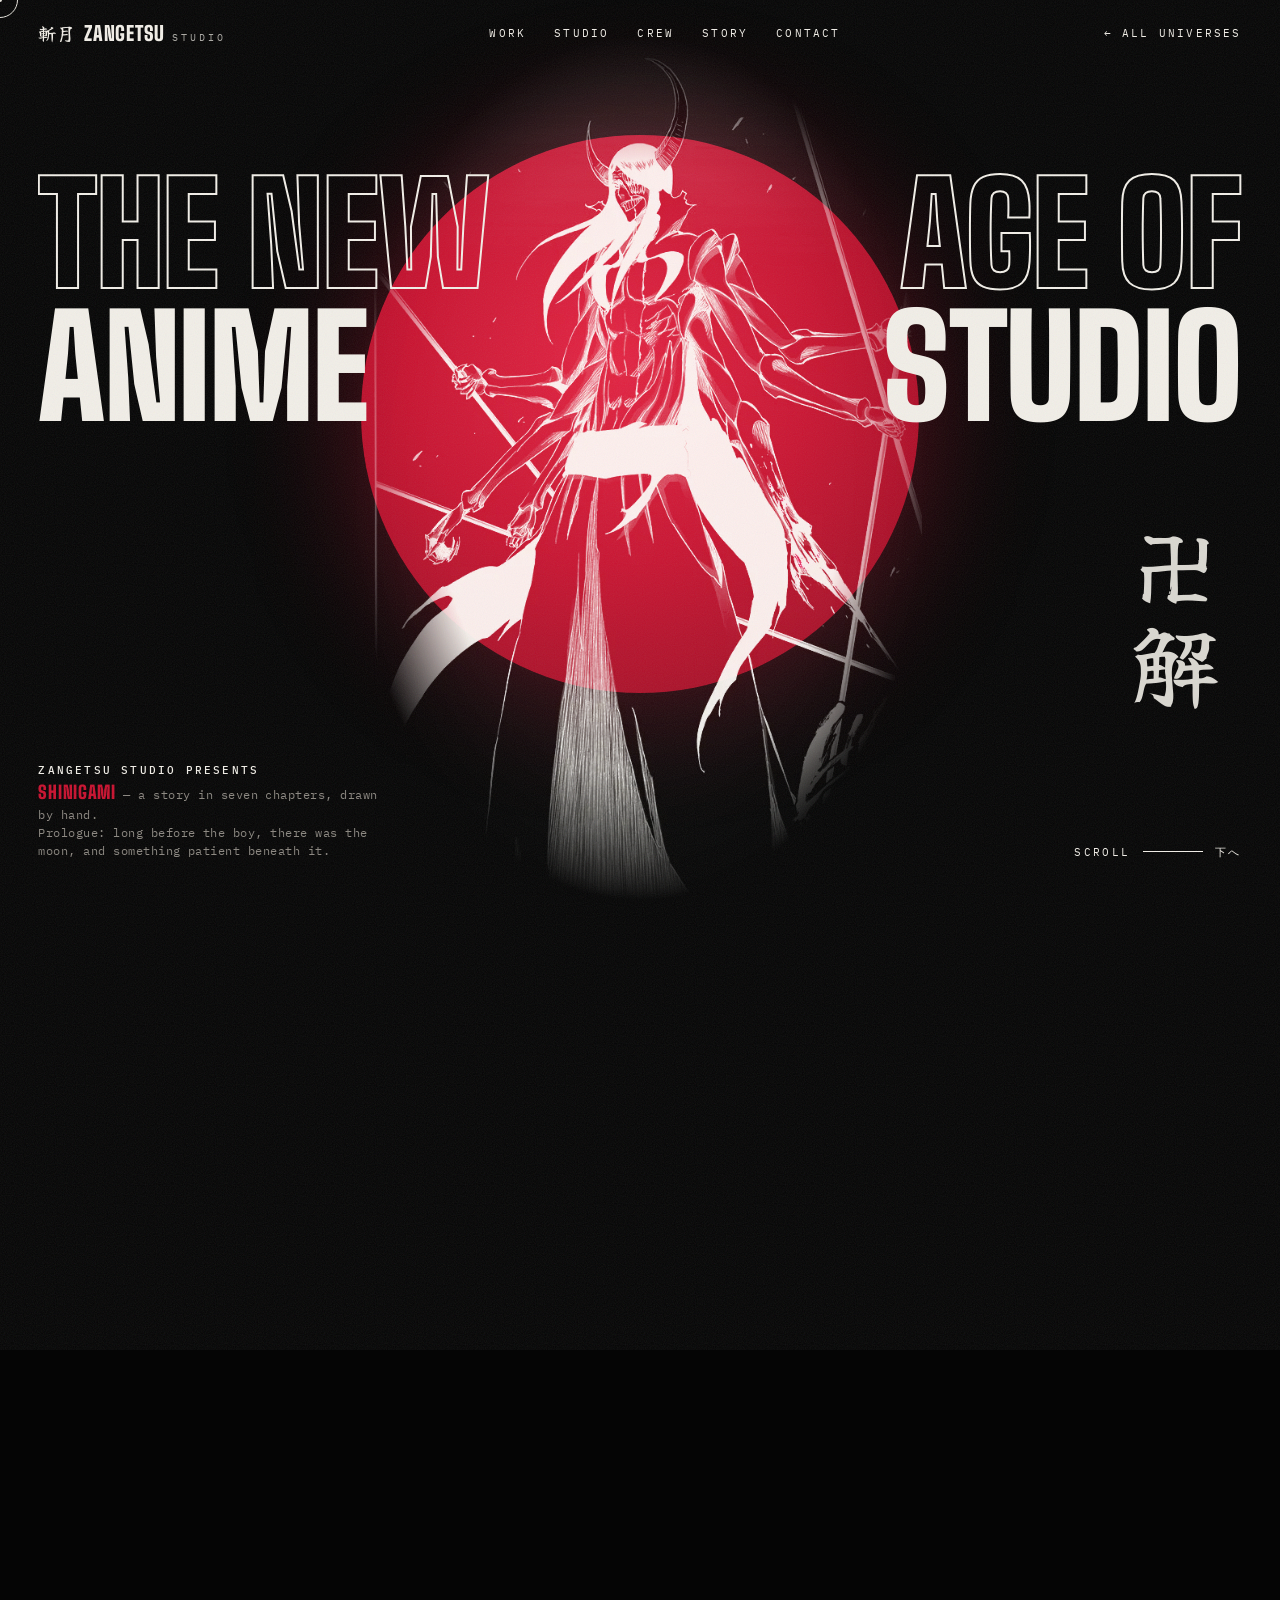
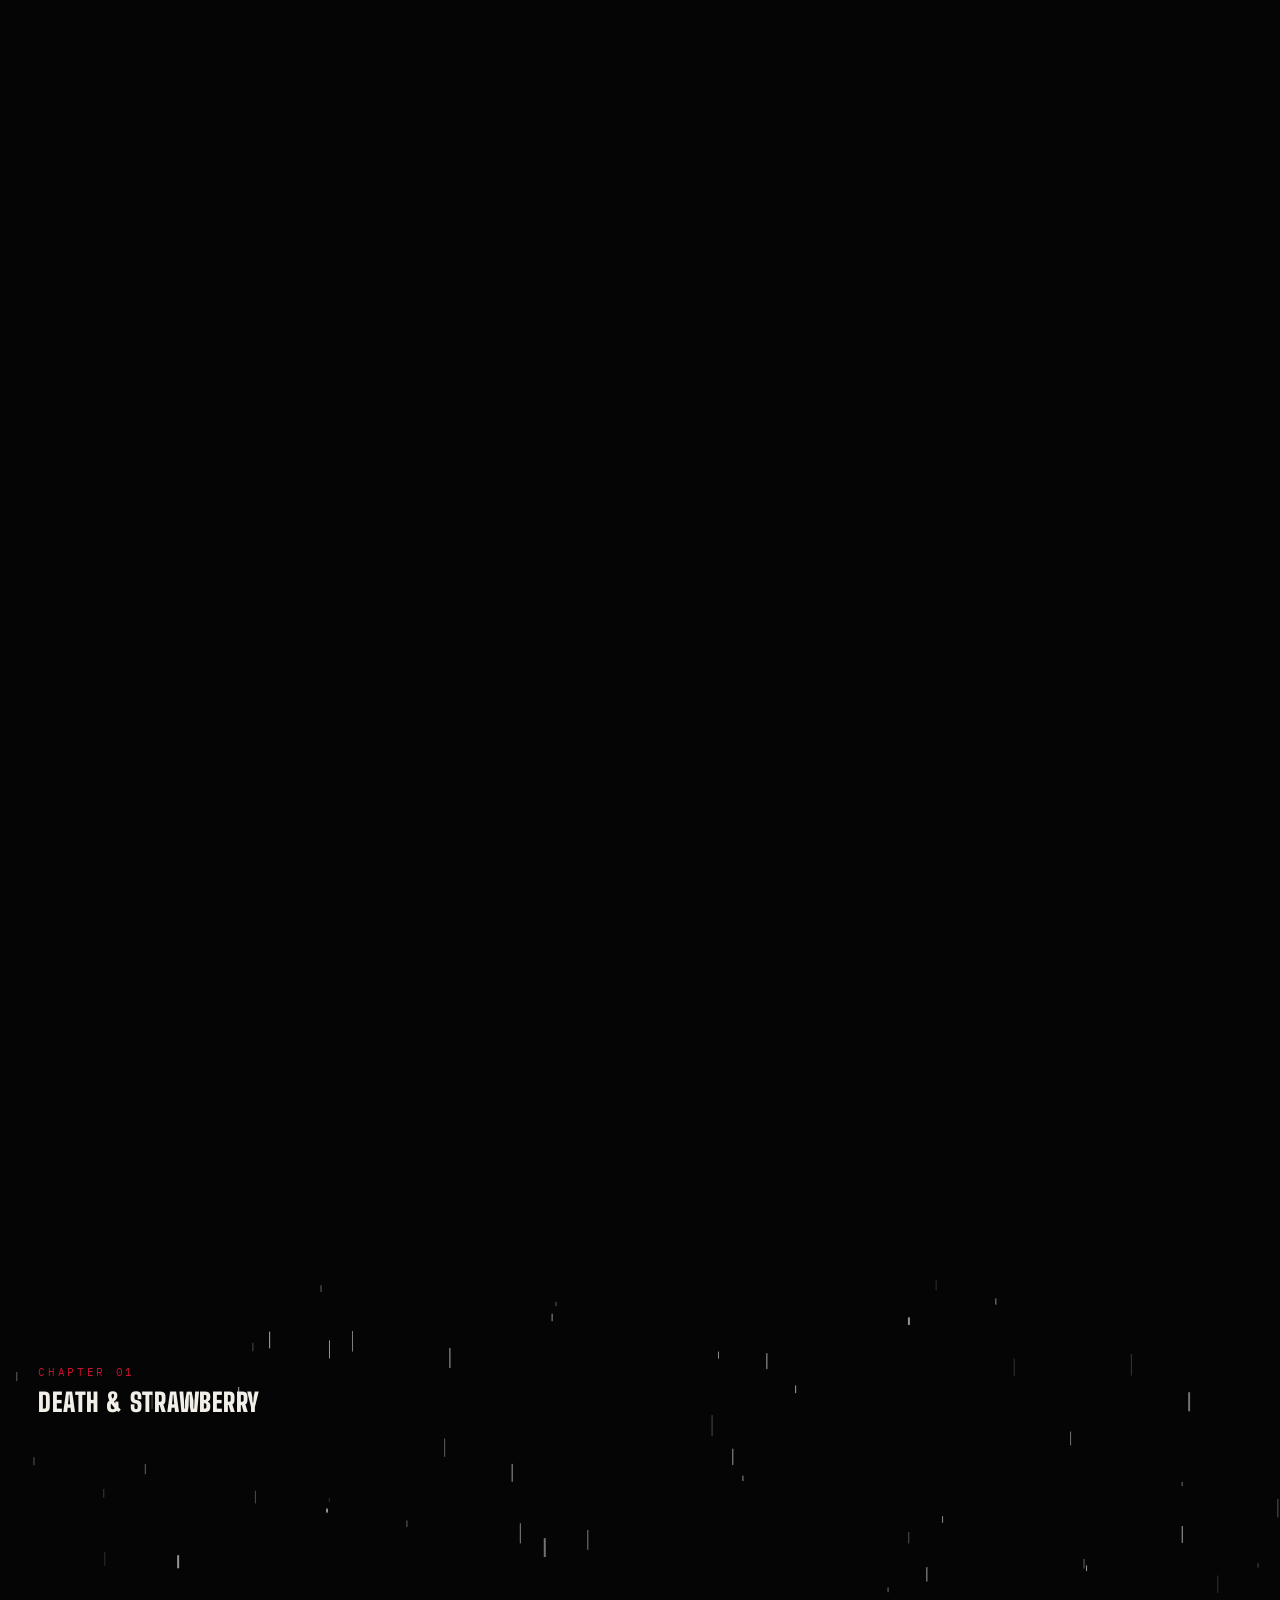
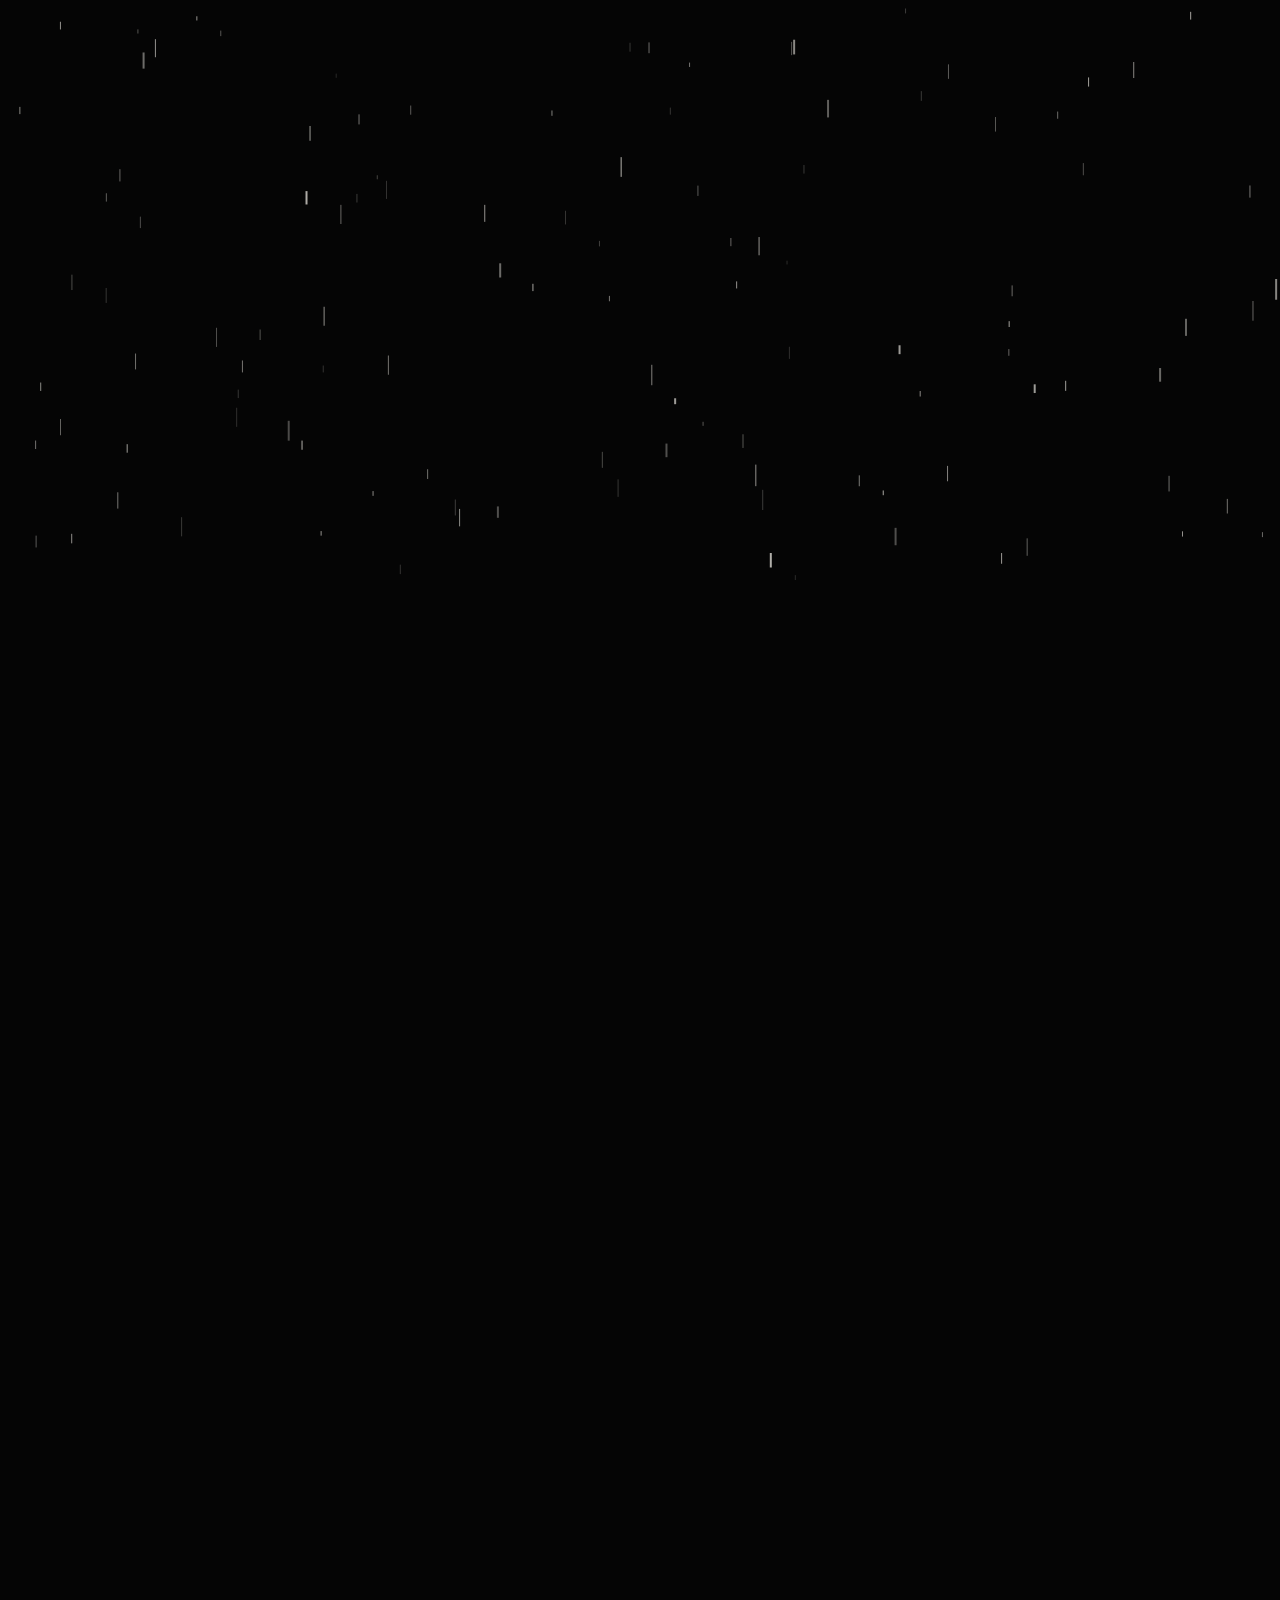
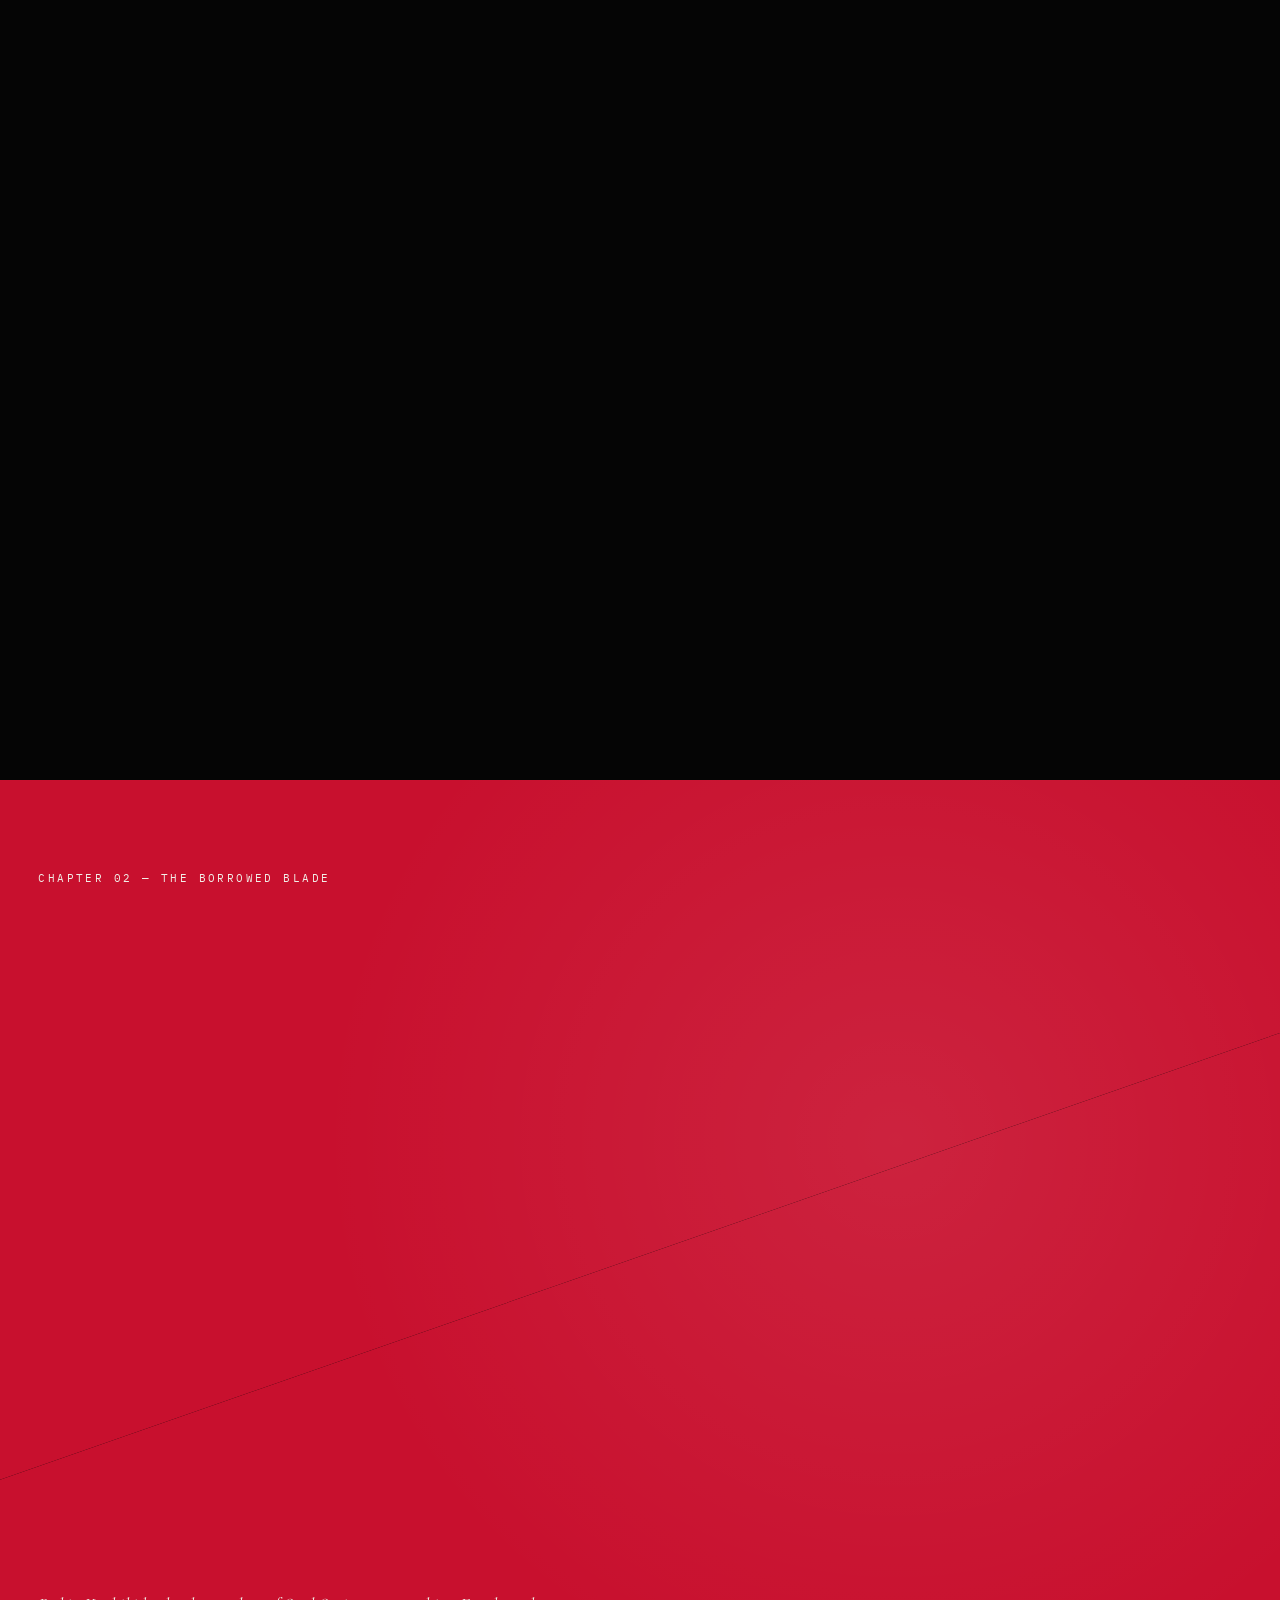
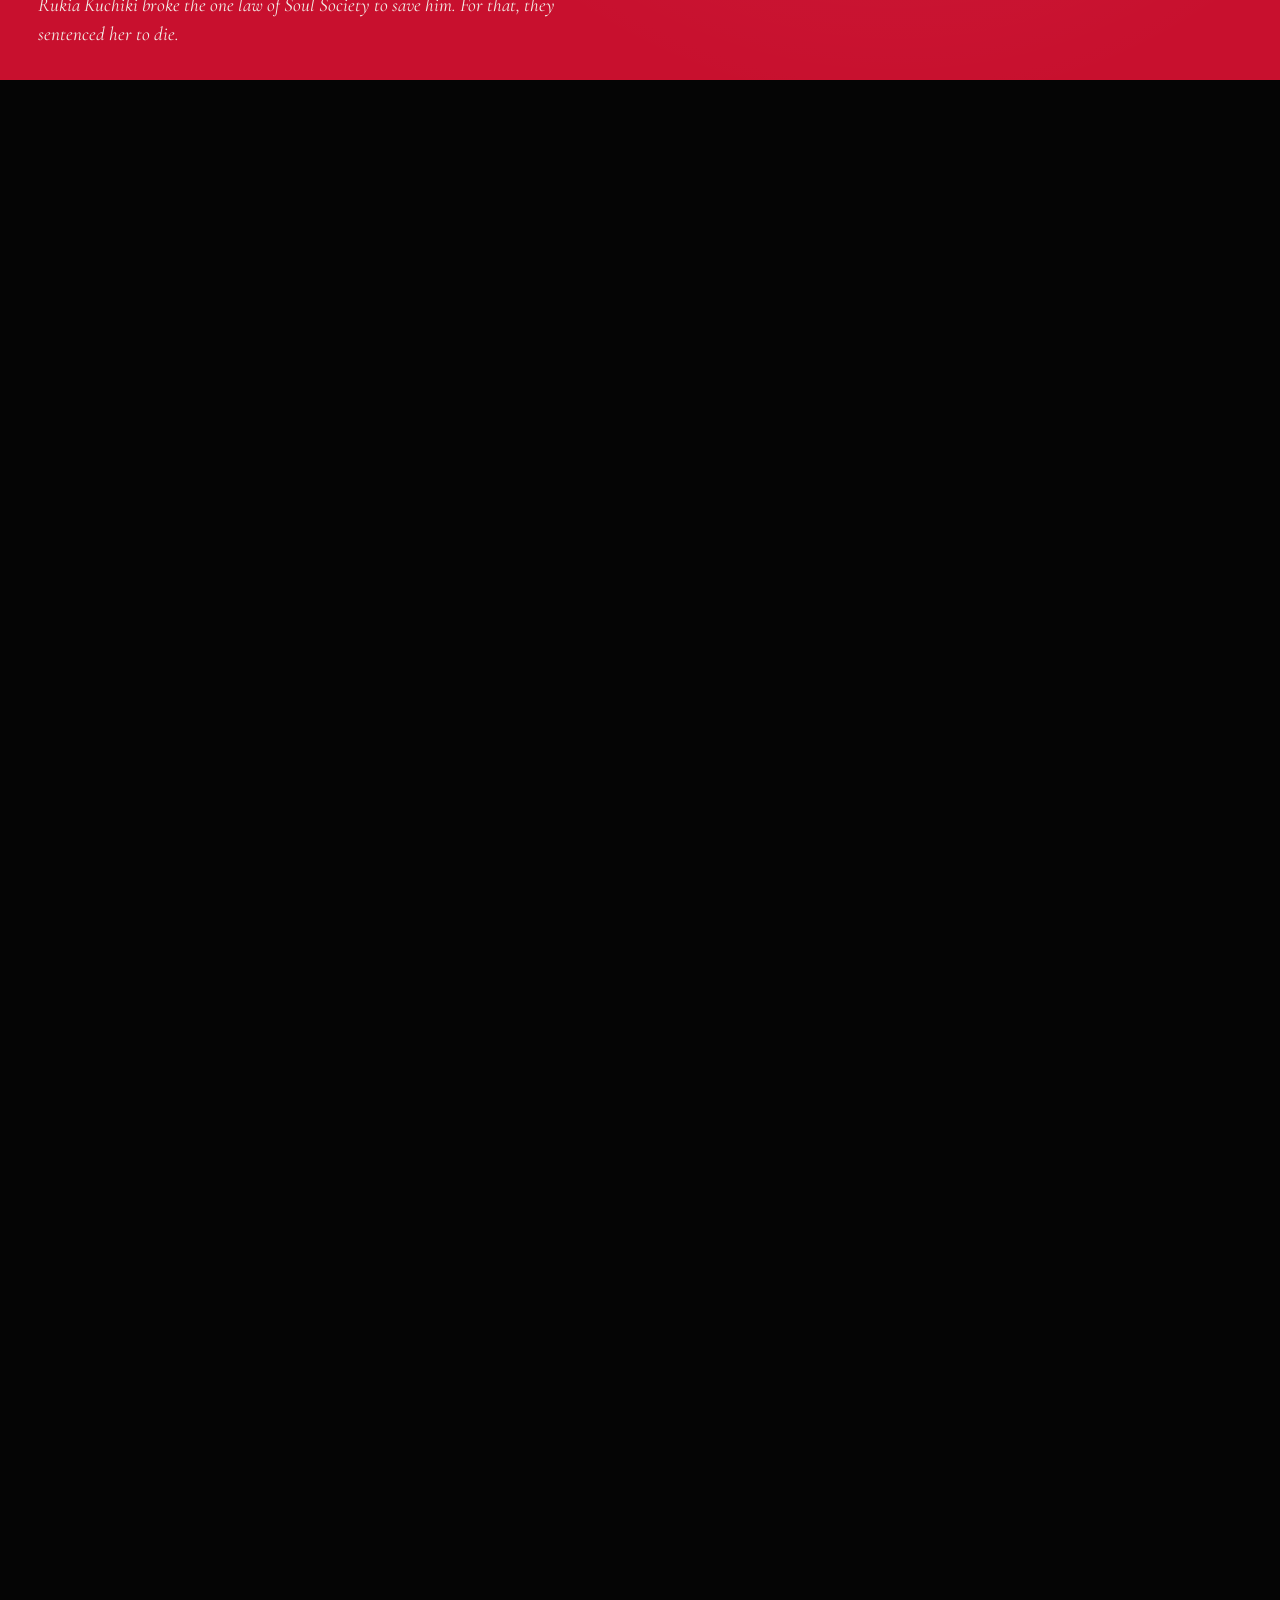
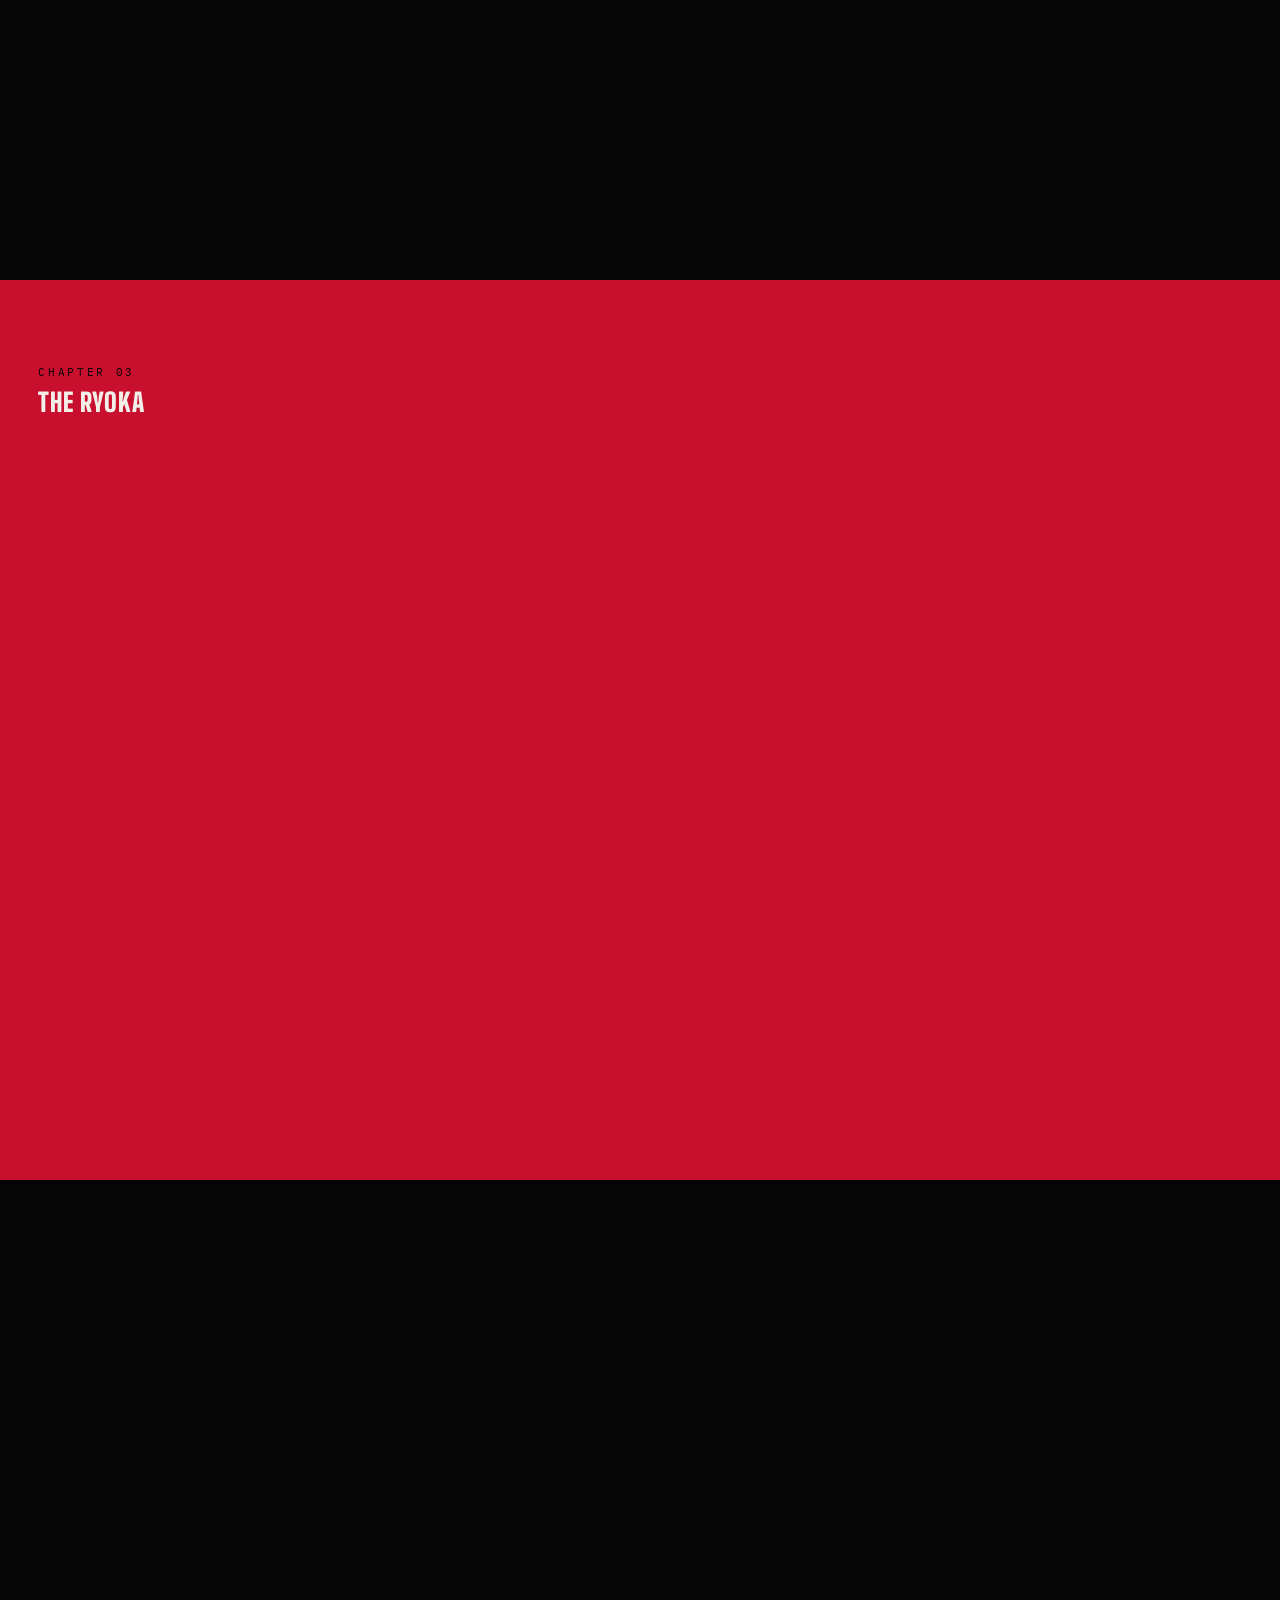
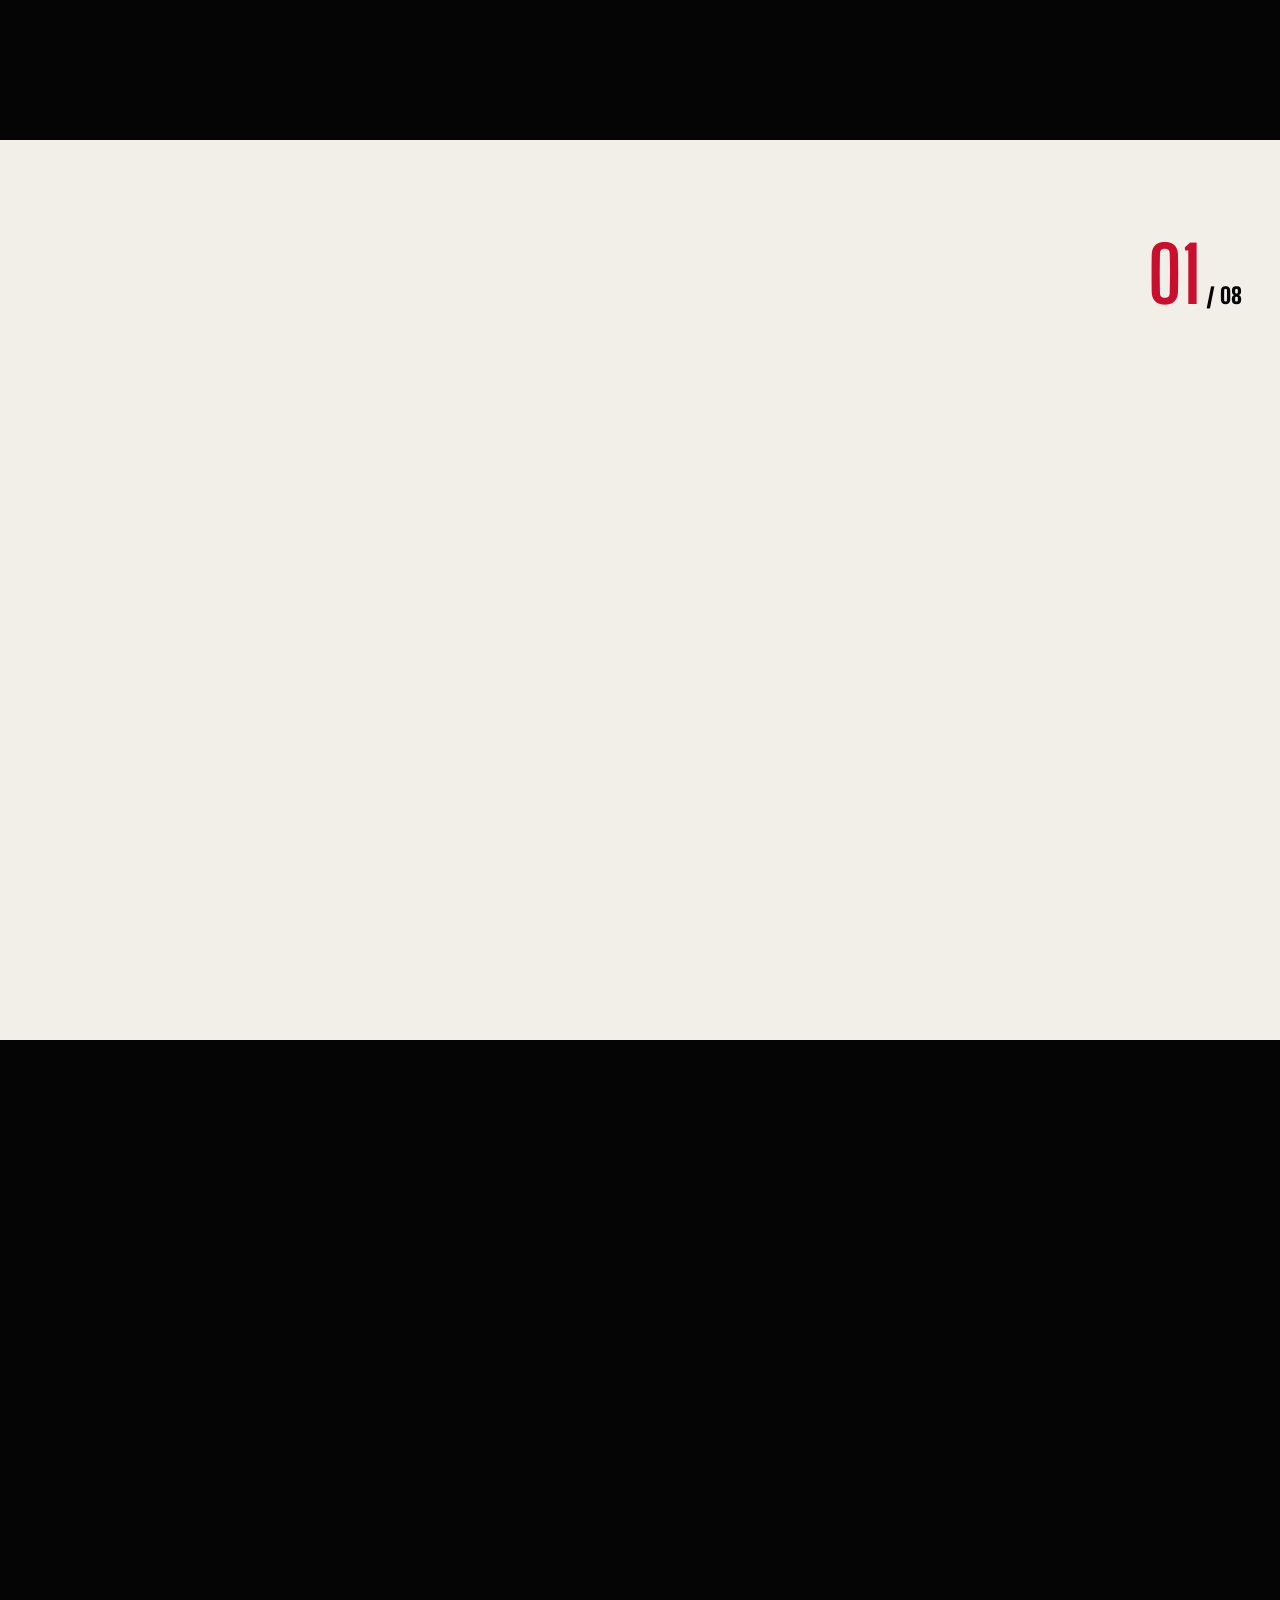
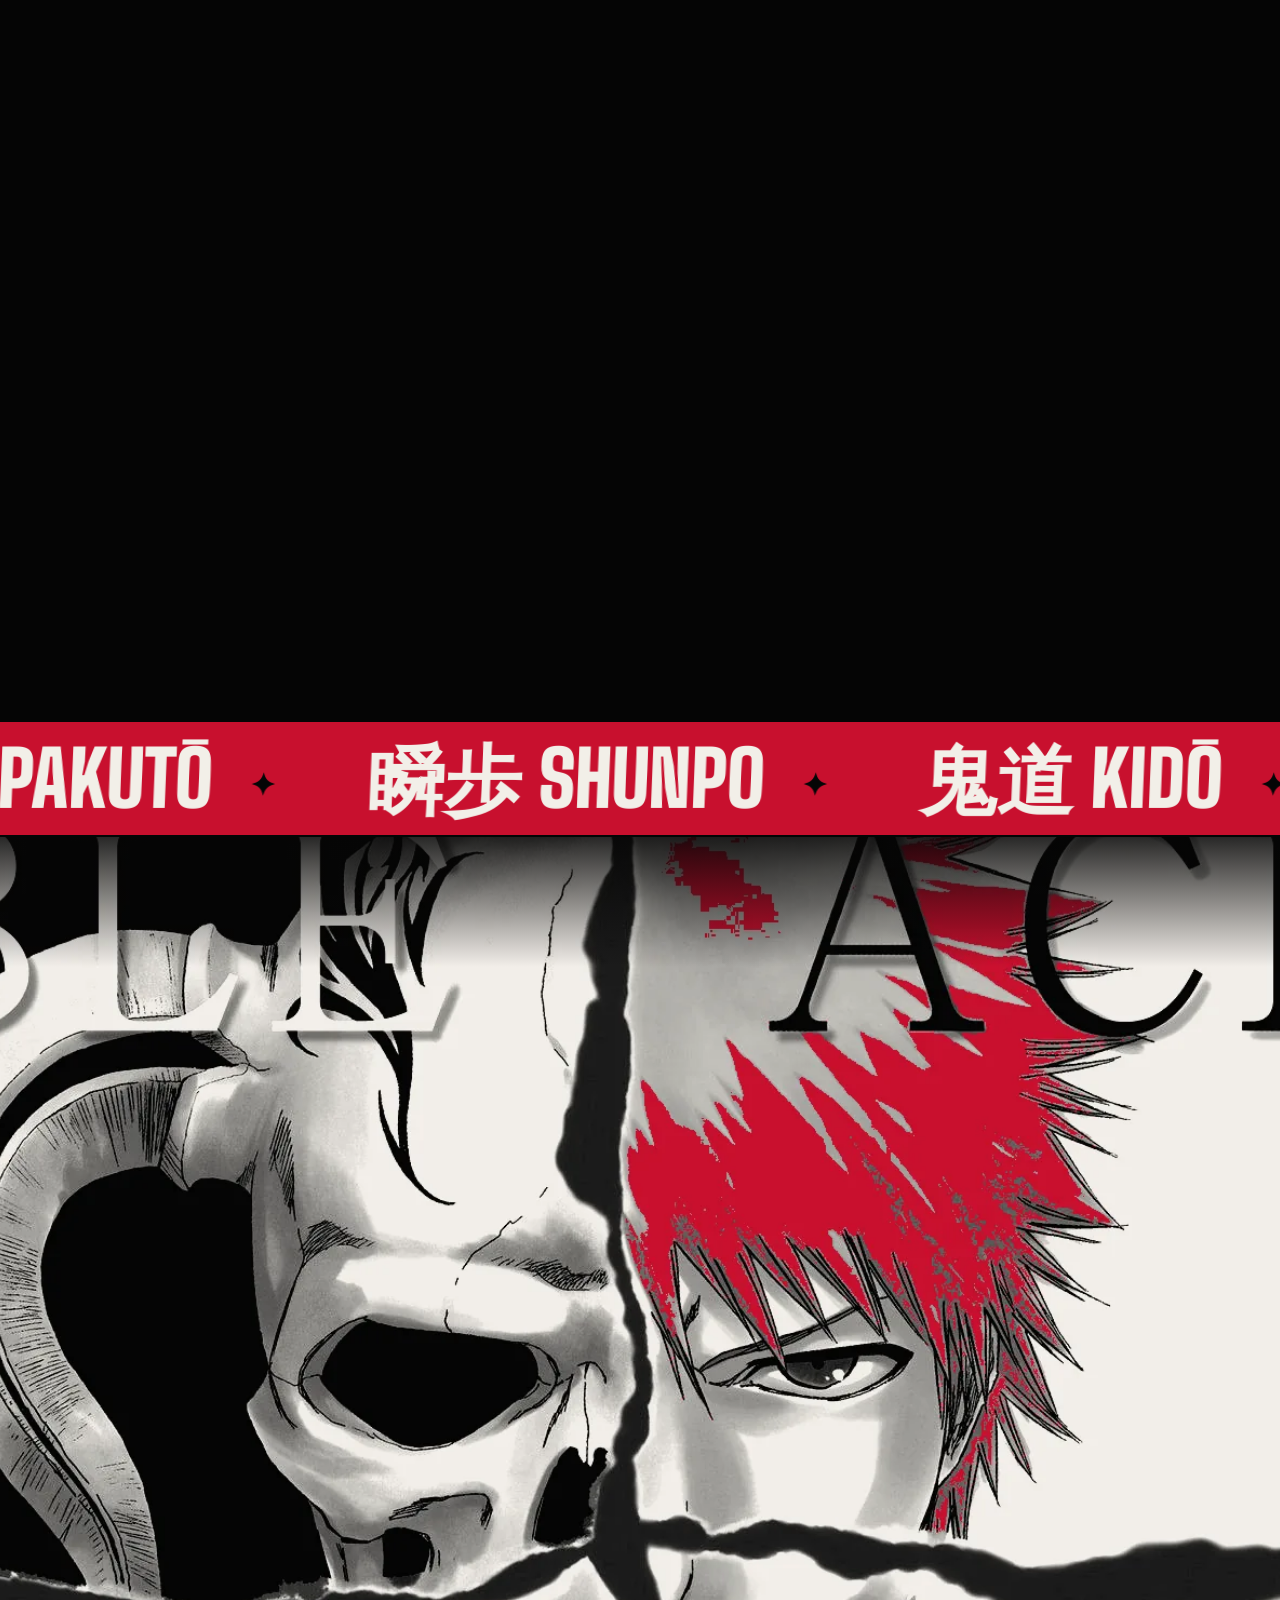
==== bleach/index.html @ eb46ed98 "Zangetsu Studio: universe hub + Bleach "Shinigami" story site - Home page: universe picker (Bleach l" ====
<!doctype html>
<html lang="en">
<head>
  <meta charset="utf-8">
  <meta name="viewport" content="width=device-width, initial-scale=1">
  <title>Zangetsu Studio</title>
  <meta name="description" content="Zangetsu Studio — a Bleach-inspired anime studio fan site.">
  <link rel="preconnect" href="https://fonts.googleapis.com">
  <link rel="preconnect" href="https://fonts.gstatic.com" crossorigin>
  <link href="https://fonts.googleapis.com/css2?family=Big+Shoulders+Display:wght@500;700;900&family=Cormorant+Garamond:ital,wght@1,500;1,600&family=IBM+Plex+Mono:wght@400;500&family=Yuji+Syuku&display=swap" rel="stylesheet">
  <link rel="stylesheet" href="css/style.css">
</head>
<body>

  <!-- ink filter shared by all hand-drawn SVG art -->
  <svg width="0" height="0" style="position:absolute" aria-hidden="true">
    <defs>
      <filter id="ink" x="-5%" y="-5%" width="110%" height="110%">
        <feTurbulence type="fractalNoise" baseFrequency="0.035" numOctaves="3" seed="7" result="n"/>
        <feDisplacementMap in="SourceGraphic" in2="n" scale="6" xChannelSelector="R" yChannelSelector="G"/>
      </filter>
      <filter id="ink-soft">
        <feTurbulence type="fractalNoise" baseFrequency="0.02" numOctaves="2" seed="3" result="n"/>
        <feDisplacementMap in="SourceGraphic" in2="n" scale="3"/>
      </filter>
    </defs>
  </svg>

  <div class="grain" aria-hidden="true"></div>
  <div class="cursor" aria-hidden="true"><span></span></div>
  <aside class="hud" aria-hidden="true">
    <span class="hud-ch" id="hudCh">PROLOGUE</span>
    <span class="hud-title" id="hudTitle">UNDER THE MOON</span>
    <div class="hud-ticks" id="hudTicks"></div>
  </aside>

  <!-- LOADER -->
  <div class="loader" id="loader">
    <div class="loader-kanji">斬</div>
    <div class="loader-meta">
      <span>ZANGETSU STUDIO</span>
      <span class="loader-count" id="loaderCount">000</span>
    </div>
    <div class="loader-bar"><i id="loaderBar"></i></div>
  </div>

  <!-- NAV -->
  <header class="nav">
    <a href="#hero" class="nav-logo"><b>斬月</b> ZANGETSU<span>STUDIO</span></a>
    <nav class="nav-links">
      <a href="#work">Work</a>
      <a href="#manifesto">Studio</a>
      <a href="#roster">Crew</a>
      <a href="#descent">Story</a>
      <a href="#contact">Contact</a>
    </nav>
    <a class="nav-meta" href="../">← ALL UNIVERSES</a>
  </header>

  <main>

    <!-- 01 HERO -->
    <section class="hero" id="hero" data-chapter="PROLOGUE" data-title="UNDER THE MOON" data-pin>
      <div class="hero-art art" aria-hidden="true">
        <div class="moon"></div>
        <img class="hero-ink" src="assets/art/hero.webp" alt="">
        <div class="hero-kanji">卍解</div>
      </div>
      <div class="scene-media" data-scene="hero"></div>

      <h1 class="hero-title">
        <span class="hero-l"><span class="line"><span>THE NEW</span></span><span class="line"><span>ANIME</span></span></span>
        <span class="hero-r"><span class="line"><span>AGE OF</span></span><span class="line"><span>STUDIO</span></span></span>
      </h1>
      <p class="hero-sub"><b>ZANGETSU STUDIO PRESENTS</b><br><em>SHINIGAMI</em> — a story in seven chapters, drawn by hand.<br>Prologue: long before the boy, there was the moon, and something patient beneath it.</p>
      <div class="hero-cue"><span>SCROLL</span><i></i><span>下へ</span></div>
      <div class="hero-flash"></div>
    </section>

    <!-- 02 DESCENT -->
    <section class="descent" id="descent" data-chapter="CHAPTER 01" data-title="DEATH &amp; STRAWBERRY" data-pin>
      <canvas class="reiatsu" id="reiatsu"></canvas>
      <div class="chapter-tag"><span>CHAPTER 01</span><b>DEATH &amp; STRAWBERRY</b></div>
      <div class="descent-inner">
        <div class="descent-art art" aria-hidden="true">
          <img class="descent-ink" src="assets/art/descent.webp" alt="">
          <svg class="blade" viewBox="0 0 80 640">
            <defs>
              <linearGradient id="steel" x1="0" x2="1">
                <stop offset="0" stop-color="#9aa0a8"/>
                <stop offset=".45" stop-color="#ffffff"/>
                <stop offset=".55" stop-color="#e9ecef"/>
                <stop offset="1" stop-color="#7d838b"/>
              </linearGradient>
            </defs>
            <rect x="31" y="0" width="18" height="130" rx="3" fill="#f2efe8"/>
            <path d="M31 10 L49 26 M49 10 L31 26 M31 34 L49 50 M49 34 L31 50 M31 58 L49 74 M49 58 L31 74 M31 82 L49 98 M49 82 L31 98 M31 106 L49 122 M49 106 L31 122" stroke="#050505" stroke-width="3"/>
            <path d="M12 128 h56 v10 h-20 v10 h-16 v-10 h-20 z" fill="#f2efe8"/>
            <path d="M30 148 L50 148 L50 590 L40 638 L30 590 Z" fill="url(#steel)"/>
            <path d="M40 150 L40 630" stroke="#050505" stroke-width=".8" opacity=".35"/>
          </svg>
          <div class="shock"></div>
          <div class="shock s2"></div>
        </div>
        <div class="scene-media" data-scene="descent"></div>
        <div class="descent-text">
          <div class="descent-kanji"><span>死</span><span>神</span></div>
          <p class="descent-cap">SHINIGAMI — <em>a boy who could see ghosts, a Hollow at his door, and a borrowed blade through the heart.</em></p>
        </div>
      </div>
    </section>

    <!-- 03 THE CUT -->
    <section class="frame" id="frame" data-chapter="CHAPTER 02" data-title="THE BORROWED BLADE" data-pin>
      <svg class="frame-gap" viewBox="0 0 100 100" preserveAspectRatio="none" aria-hidden="true">
        <polygon points="-4,78.3 104,24.6 104,27.6 -4,81.3" fill="#050505"/>
      </svg>
      <div class="frame-half a">
        <div class="frame-content">
          <span class="frame-label">CHAPTER 02 — THE BORROWED BLADE</span>
          <div class="frame-kanji">斬</div>
          <img class="frame-ink" src="assets/art/frame.webp" alt="">
          <h2 class="frame-title">SHE GAVE HIM<br>HER BLADE.</h2>
          <p class="frame-narr">Rukia Kuchiki broke the one law of Soul Society to save him. For that, they sentenced her to die.</p>
          <div class="scene-media" data-scene="frame"></div>
        </div>
      </div>
      <div class="frame-half b" aria-hidden="true">
        <div class="frame-content">
          <span class="frame-label">CHAPTER 02 — THE BORROWED BLADE</span>
          <div class="frame-kanji">斬</div>
          <img class="frame-ink" src="assets/art/frame.webp" alt="">
          <h2 class="frame-title">SHE GAVE HIM<br>HER BLADE.</h2>
          <p class="frame-narr">Rukia Kuchiki broke the one law of Soul Society to save him. For that, they sentenced her to die.</p>
          <div class="scene-media" data-scene="frame"></div>
        </div>
      </div>
      <svg class="slash" viewBox="0 0 100 100" preserveAspectRatio="none" aria-hidden="true">
        <polygon class="slash-stroke" points="-4,79.74 104,25.6 104,26.7 -4,79.8" fill="#fff"/>
      </svg>
    </section>

    <!-- 04 HIT -->
    <section class="hit" id="hit" data-chapter="CHAPTER 03" data-title="THE RYOKA" data-pin>
      <div class="speedlines" aria-hidden="true"></div>
      <div class="chapter-tag"><span>CHAPTER 03</span><b>THE RYOKA</b></div>
      <div class="hit-kanji" aria-hidden="true">撃</div>
      <img class="hit-ink" src="assets/art/hit.webp" alt="" aria-hidden="true">
      <div class="scene-media" data-scene="hit"></div>
      <div class="hit-type">
        <span class="hit-ours">ZARAKI KENPACHI ONLY CAME TO</span>
        <span class="hit-big"><span>F</span><span>I</span><span>G</span><span>H</span><span>T</span><span>.</span></span>
      </div>
      <p class="hit-cap">Ichigo stormed Soul Society to bring her home. The first wall he hit didn't want to stop him. It wanted to enjoy it.</p>
      <div class="hit-invert" aria-hidden="true"></div>
      <div class="wipe" aria-hidden="true">
        <i class="w1"></i><i class="w2"></i><i class="w3"></i>
      </div>
    </section>

    <!-- 07 ROSTER -->
    <section class="roster" id="roster" data-chapter="CHAPTER 04" data-title="THE THIRTEEN" data-pin>
      <div class="roster-head">
        <span class="eyebrow">CHAPTER 04 — THE THIRTEEN · 護廷十三隊</span>
        <h2>GOTEI<br>THIRTEEN.</h2>
        <p>Thirteen captains stood between him and the execution ground. Some blocked his way. Some opened doors. One had planned all of it.</p>
      </div>
      <div class="deck">
        <article class="card">
          <div class="card-art"><img src="assets/art/r1.webp" alt="Yamamoto Genryūsai" loading="lazy"></div>
          <div class="card-meta"><span>1ST DIVISION</span><b>流刃若火</b></div>
          <h3>YAMAMOTO GENRYŪSAI</h3>
          <p>Reduce all creation to ash.</p>
        </article>
        <article class="card">
          <div class="card-art"><img src="assets/art/r2.webp" alt="Shihōin Yoruichi" loading="lazy"></div>
          <div class="card-meta"><span>2ND DIVISION</span><b>瞬閧</b></div>
          <h3>SHIHŌIN YORUICHI</h3>
          <p>Flash Goddess.</p>
        </article>
        <article class="card">
          <div class="card-art"><img src="assets/art/r3.webp" alt="Kyōraku Shunsui" loading="lazy"></div>
          <div class="card-meta"><span>8TH DIVISION</span><b>花天狂骨</b></div>
          <h3>KYŌRAKU SHUNSUI</h3>
          <p>Flower wind rage, flower god roar.</p>
        </article>
        <article class="card">
          <div class="card-art"><img src="assets/art/r4.webp" alt="Abarai Renji" loading="lazy"></div>
          <div class="card-meta"><span>6TH LIEUTENANT</span><b>蛇尾丸</b></div>
          <h3>ABARAI RENJI</h3>
          <p>Howl, Zabimaru.</p>
        </article>
        <article class="card">
          <div class="card-art"><img src="assets/art/r5.webp" alt="Ukitake Jūshirō" loading="lazy"></div>
          <div class="card-meta"><span>13TH DIVISION</span><b>双魚理</b></div>
          <h3>UKITAKE JŪSHIRŌ</h3>
          <p>All waves, rise now.</p>
        </article>
        <article class="card">
          <div class="card-art"><img src="assets/art/r6.webp" alt="Kurotsuchi Mayuri" loading="lazy"></div>
          <div class="card-meta"><span>12TH DIVISION</span><b>疋殺地蔵</b></div>
          <h3>KUROTSUCHI MAYURI</h3>
          <p>Rip, Ashisogi Jizō.</p>
        </article>
        <article class="card">
          <div class="card-art"><img src="assets/art/r7.webp" alt="Aizen Sōsuke" loading="lazy"><i class="stamp">裏切り<br>TRAITOR</i></div>
          <div class="card-meta"><span>5TH DIVISION</span><b>鏡花水月</b></div>
          <h3>AIZEN SŌSUKE</h3>
          <p>Shatter, Kyōka Suigetsu.</p>
        </article>
        <article class="card">
          <div class="card-art"><img src="assets/art/r8.webp" alt="Kuchiki Byakuya" loading="lazy"></div>
          <div class="card-meta"><span>6TH DIVISION</span><b>千本桜</b></div>
          <h3>KUCHIKI BYAKUYA</h3>
          <p>Scatter, Senbonzakura.</p>
        </article>
      </div>
      <div class="roster-count"><b id="rosterNum">01</b><span>/ 08</span></div>
    </section>

    <!-- MARQUEE -->
    <div class="marquee" aria-hidden="true">
      <div class="marquee-track" data-speed="1">
        <span>卍解 BANKAI</span><span>始解 SHIKAI</span><span>虚化 HOLLOWFICATION</span><span>斬魄刀 ZANPAKUTŌ</span><span>瞬歩 SHUNPO</span><span>鬼道 KIDŌ</span>
      </div>
    </div>

    <!-- 08 HOLLOW -->
    <section class="hollow" id="hollow" data-chapter="CHAPTER 05" data-title="THE SCARMASK" data-pin>
      <img class="hollow-a" src="assets/art/hollow.webp" alt="Ichigo and his Hollow mask, chapter 289">
      <img class="hollow-b" src="assets/art/hollow-inv.webp" alt="" aria-hidden="true">
      <svg class="hollow-edge" viewBox="0 0 100 100" preserveAspectRatio="none" aria-hidden="true"><polyline id="hollowEdge" fill="none" stroke="#c8102e" stroke-width="0.6" vector-effect="non-scaling-stroke"/></svg>
      <div class="hollow-text">
        <div class="hollow-kanji"><span>虚</span><span>化</span></div>
        <span class="eyebrow">CHAPTER 05 — THE SCARMASK · 虚化</span>
        <p>The power came with a voice.<br>It wanted the body back.</p>
      </div>
    </section>

    <!-- 09 VERSUS -->
    <section class="versus" id="versus" data-chapter="CHAPTER 06" data-title="HUECO MUNDO" data-pin>
      <div class="vs-half l"><img src="assets/art/vs.webp" alt="Ichigo versus Ulquiorra, chapter 340"></div>
      <div class="vs-half r" aria-hidden="true"><img src="assets/art/vs.webp" alt=""></div>
      <div class="chapter-tag"><span>CHAPTER 06</span><b>HUECO MUNDO</b></div>
      <p class="vs-narr">Remember the moon? This is what was waiting under it.</p>
      <div class="vs-flash" aria-hidden="true"></div>
      <div class="vs-word" aria-hidden="true"><span>V</span><span>S</span></div>
      <div class="vs-name l"><span class="eyebrow">SUBSTITUTE SHINIGAMI</span><b>KUROSAKI<br>ICHIGO</b></div>
      <div class="vs-name r"><span class="eyebrow">CUATRO ESPADA</span><b>ULQUIORRA<br>CIFER</b></div>
    </section>

    <!-- 10 GETSUGA -->
    <section class="getsuga" id="getsuga" data-chapter="CHAPTER 07" data-title="THE FINAL GETSUGA" data-pin>
      <img class="getsuga-art" src="assets/art/getsuga.webp" alt="Ichigo diving, chapter 377">
      <svg class="crescent" viewBox="0 0 400 400" aria-hidden="true">
        <defs>
          <filter id="crescent-glow" x="-30%" y="-30%" width="160%" height="160%">
            <feGaussianBlur stdDeviation="6" result="b"/>
            <feMerge><feMergeNode in="b"/><feMergeNode in="SourceGraphic"/></feMerge>
          </filter>
        </defs>
        <path d="M60 340 C 40 180, 160 40, 340 50 C 210 90, 120 190, 60 340 Z" fill="#050505" stroke="#c8102e" stroke-width="5" filter="url(#crescent-glow)"/>
      </svg>
      <div class="chapter-tag"><span>CHAPTER 07</span><b>THE FINAL GETSUGA</b></div>
      <div class="getsuga-black" aria-hidden="true"></div>
      <div class="getsuga-text">
        <div class="getsuga-kanji"><span>月</span><span>牙</span><span>天</span><span>衝</span></div>
        <span class="getsuga-label">GETSUGA TENSHŌ</span>
        <p>To stop Aizen, he traded every strike he would ever throw for this one.</p>
      </div>
    </section>

    <!-- MARQUEE -->
    <div class="marquee alt" aria-hidden="true">
      <div class="marquee-track" data-speed="-1">
        <span>KUROSAKI ICHIGO</span><span>黒崎一護</span><span>ZANGETSU</span><span>斬月</span><span>TENSA ZANGETSU</span><span>天鎖斬月</span>
      </div>
    </div>

    <!-- 11 FRAMES -->
    <section class="frames" id="frames" data-pin>
      <div class="frames-head">
        <span class="eyebrow">THE STORYBOARD</span>
        <h2>FRAMES FROM THE STORY</h2>
      </div>
      <div class="frames-track" id="framesTrack">
        <figure class="panel"><div class="panel-art"><img src="assets/art/g1.webp" alt="" loading="lazy"></div><figcaption><span>CH.346</span>THE WRATH</figcaption></figure>
        <figure class="panel"><div class="panel-art"><img src="assets/art/g2.webp" alt="" loading="lazy"></div><figcaption><span>CH.384</span>CAN'T FEAR YOUR OWN SWORD</figcaption></figure>
        <figure class="panel"><div class="panel-art"><img src="assets/art/g3.webp" alt="" loading="lazy"></div><figcaption><span>CH.388</span>EAGLE WITHOUT WINGS</figcaption></figure>
        <figure class="panel"><div class="panel-art"><img src="assets/art/g4.webp" alt="" loading="lazy"></div><figcaption><span>CH.161</span>SCRATCH THE SKY</figcaption></figure>
        <figure class="panel"><div class="panel-art"><img src="assets/art/g5.webp" alt="" loading="lazy"></div><figcaption><span>CH.401</span>DEICIDE</figcaption></figure>
        <figure class="panel"><div class="panel-art"><img src="assets/art/g6.webp" alt="" loading="lazy"></div><figcaption><span>CH.144</span>ROSA RUBICUNDIOR</figcaption></figure>
      </div>
    </section>

    <!-- 05 MANIFESTO -->
    <section class="manifesto" id="manifesto">
      <span class="eyebrow">EPILOGUE — WHO DREW IT</span>
      <h2 class="manifesto-title">
        <span class="line"><span>HAND-DRAWN</span></span>
        <span class="line"><span>INSTINCT.</span></span>
        <span class="line"><span><em>NEW-AGE</em> PIPELINE.</span></span>
      </h2>
      <div class="manifesto-cols">
        <p>We storyboard on paper, ink by hand, and finish with a pipeline built for speed. Every shot starts as a brush line and ends as a frame you can feel in your teeth.</p>
        <blockquote class="poem">
          Every blade remembers<br>the hand that drew it.<br>So we draw it again.
        </blockquote>
      </div>
      <div class="stats">
        <div><b data-count="13">0</b><span>Divisions in the crew</span></div>
        <div><b data-count="24">0</b><span>Frames every second</span></div>
        <div><b data-count="686">0</b><span>Episodes of research</span></div>
        <div><b data-count="1">0</b><span>Final Getsuga</span></div>
      </div>
    </section>

    <!-- 06 WORK -->
    <section class="work" id="work">
      <div class="work-head">
        <span class="eyebrow">WHAT WE MAKE</span>
        <span class="eyebrow">04 DISCIPLINES</span>
      </div>
      <ul class="work-list">
        <li data-preview="p1"><span class="n">01</span><span class="t">ORIGINAL SERIES &amp; SHORTS</span><span class="d">Story-first worlds, from pilot to season.</span><span class="k">物語</span></li>
        <li data-preview="p2"><span class="n">02</span><span class="t">MUSIC VIDEOS</span><span class="d">Cut on the beat, inked on the downbeat.</span><span class="k">音</span></li>
        <li data-preview="p3"><span class="n">03</span><span class="t">BRAND &amp; COMMERCIAL</span><span class="d">Fifteen seconds that hit like a bankai.</span><span class="k">刃</span></li>
        <li data-preview="p4"><span class="n">04</span><span class="t">TITLES &amp; TRAILERS</span><span class="d">Openings people refuse to skip.</span><span class="k">題</span></li>
      </ul>
      <div class="work-preview" aria-hidden="true"><div class="wp-inner"></div></div>
    </section>

    <!-- 12 CONTACT -->
    <footer class="contact" id="contact">
      <span class="eyebrow">TO BE CONTINUED — START A PROJECT</span>
      <a class="contact-big" href="mailto:hello@zangetsu.studio">LET'S DRAW<br><em>THE NEXT CHAPTER.</em></a>
      <div class="contact-row">
        <span>hello@zangetsu.studio</span>
        <span>Instagram · X · Vimeo</span>
        <span>Artwork © Tite Kubo / Shueisha — non-commercial fan project</span>
      </div>
      <div class="contact-word" aria-hidden="true">ZANGETSU</div>
    </footer>
  </main>

  <script src="../shared/vendor/gsap.min.js"></script>
  <script src="../shared/vendor/ScrollTrigger.min.js"></script>
  <script src="../shared/vendor/lenis.min.js"></script>
  <script src="js/main.js"></script>
</body>
</html>
---- bleach/css/style.css ----
/* ZANGETSU STUDIO — Bleach-inspired fan site */

:root {
  --ink: #050505;
  --paper: #f2efe8;
  --red: #c8102e;
  --red-deep: #8f0a1f;
  --grey: #8b8780;

  /* Swap --display for a local Bleach-style font: add an @font-face and put its name first. */
  --display: "Big Shoulders Display", "Oswald", Impact, sans-serif;
  --serif: "Cormorant Garamond", Georgia, serif;
  --mono: "IBM Plex Mono", ui-monospace, monospace;
  --brush: "Yuji Syuku", "Hiragino Mincho ProN", "Yu Mincho", serif;

  --gutter: clamp(16px, 3vw, 40px);
}

*, *::before, *::after { box-sizing: border-box; margin: 0; padding: 0; }
html { -webkit-text-size-adjust: 100%; }
html.lenis, html.lenis body { height: auto; }
.lenis.lenis-smooth { scroll-behavior: auto !important; }
body {
  background: var(--ink);
  color: var(--paper);
  font-family: var(--mono);
  font-size: 14px;
  line-height: 1.5;
  overflow-x: hidden;
  -webkit-font-smoothing: antialiased;
}
body.is-loading { overflow: hidden; }
a { color: inherit; text-decoration: none; }
::selection { background: var(--red); color: var(--paper); }

.eyebrow {
  font-family: var(--mono);
  font-size: 11px;
  letter-spacing: .22em;
  text-transform: uppercase;
}
.line { display: block; overflow: hidden; padding-top: .14em; margin-top: -.06em; }
.line > span { display: block; will-change: transform; }

/* film grain */
.grain {
  position: fixed; inset: -50%;
  z-index: 90; pointer-events: none; opacity: .09;
  background-image: url("data:image/svg+xml,%3Csvg xmlns='http://www.w3.org/2000/svg' width='160' height='160'%3E%3Cfilter id='n'%3E%3CfeTurbulence type='fractalNoise' baseFrequency='.9' numOctaves='2' stitchTiles='stitch'/%3E%3C/filter%3E%3Crect width='100%25' height='100%25' filter='url(%23n)'/%3E%3C/svg%3E");
  animation: grain 1s steps(6) infinite;
}
@keyframes grain {
  0% { transform: translate(0, 0); } 20% { transform: translate(-3%, 2%); }
  40% { transform: translate(2%, -3%); } 60% { transform: translate(-2%, -1%); }
  80% { transform: translate(3%, 3%); } 100% { transform: translate(0, 0); }
}

/* cursor */
.cursor {
  position: fixed; left: 0; top: 0; z-index: 100; pointer-events: none;
  width: 36px; height: 36px; margin: -18px 0 0 -18px;
  border: 1px solid var(--paper); border-radius: 50%;
  mix-blend-mode: difference;
  transition: width .25s, height .25s, margin .25s;
}
.cursor span {
  position: absolute; left: 50%; top: 50%; width: 4px; height: 4px; margin: -2px;
  background: var(--paper); border-radius: 50%;
}
.cursor.is-hover { width: 70px; height: 70px; margin: -35px 0 0 -35px; }
@media (hover: none) { .cursor { display: none; } }

/* LOADER */
.loader {
  position: fixed; inset: 0; z-index: 200;
  background: var(--ink);
  display: grid; place-items: center;
}
.loader-kanji {
  font-family: var(--brush);
  font-size: clamp(140px, 30vw, 320px);
  line-height: 1;
  color: var(--paper);
  clip-path: inset(0 0 100% 0);
}
.loader-meta {
  position: absolute; left: var(--gutter); right: var(--gutter); bottom: 48px;
  display: flex; justify-content: space-between;
  font-size: 11px; letter-spacing: .22em;
}
.loader-count { font-family: var(--display); font-weight: 900; font-size: 40px; letter-spacing: 0; line-height: .8; }
.loader-bar { position: absolute; left: 0; right: 0; bottom: 0; height: 3px; background: #1a1a1a; }
.loader-bar i { display: block; height: 100%; width: 100%; background: var(--red); transform-origin: left; transform: scaleX(0); }

/* NAV */
.nav {
  position: fixed; top: 0; left: 0; right: 0; z-index: 80;
  display: flex; align-items: center; justify-content: space-between; gap: 24px;
  padding: 18px var(--gutter);
  color: var(--paper);
  font-size: 11px; letter-spacing: .2em; text-transform: uppercase;
  transition: color .3s;
}
.nav.is-dark { color: var(--ink); }
.nav-logo { font-family: var(--display); font-weight: 900; font-size: 20px; letter-spacing: .04em; display: flex; align-items: baseline; gap: 8px; }
.nav-logo b { font-family: var(--brush); font-weight: 400; font-size: 18px; }
.nav-logo span { font-family: var(--mono); font-weight: 400; font-size: 10px; letter-spacing: .3em; opacity: .7; }
.nav-links { display: flex; gap: 28px; }
.nav-links a { position: relative; }
.nav-links a::after {
  content: ""; position: absolute; left: 0; right: 0; bottom: -4px; height: 1px;
  background: currentColor; transform: scaleX(0); transform-origin: right; transition: transform .4s;
}
.nav-links a:hover::after { transform: scaleX(1); transform-origin: left; }
@media (max-width: 760px) { .nav-meta, .nav-links { display: none; } }

/* media slots: hidden until assets/scenes.json supplies a clip */
.scene-media { position: absolute; inset: 0; display: none; pointer-events: none; }
.scene-media.is-on { display: block; }
.scene-media canvas, .scene-media video { width: 100%; height: 100%; object-fit: cover; display: block; }
.has-media > .art, .has-media .art { display: none; }

/* 01 HERO */
.hero {
  position: relative; height: 100vh; height: 100svh; min-height: 560px;
  overflow: hidden; background: var(--ink);
}
.hero-art { position: absolute; inset: 0; display: grid; place-items: center; }
.hero-ink {
  position: relative; height: 96vh; width: auto; margin-top: 4vh;
  mix-blend-mode: screen; transform-origin: 50% 40%;
  -webkit-mask: radial-gradient(ellipse 52% 50% at 50% 50%, #000 70%, transparent 100%);
          mask: radial-gradient(ellipse 52% 50% at 50% 50%, #000 70%, transparent 100%);
}
.moon {
  position: absolute; left: 50%; top: 46%;
  width: min(62vh, 76vw); aspect-ratio: 1; border-radius: 50%;
  translate: -50% -50%;
  background: radial-gradient(circle at 45% 40%, #e3203f 0%, var(--red) 45%, var(--red-deep) 100%);
  box-shadow: 0 0 120px 10px rgba(200, 16, 46, .35);
}
.hero-kanji {
  position: absolute; right: var(--gutter); top: 58%;
  writing-mode: vertical-rl;
  font-family: var(--brush); font-size: clamp(40px, 7vw, 96px);
  color: var(--paper); opacity: .9; letter-spacing: .1em;
}

.hero-title {
  position: absolute; inset: 0; pointer-events: none;
  font-family: var(--display); font-weight: 900;
  font-size: clamp(56px, 11vw, 184px); line-height: .86; letter-spacing: -.01em;
  text-transform: uppercase;
}
.hero-l, .hero-r { position: absolute; top: 18vh; display: block; }
.hero-l { left: var(--gutter); }
.hero-r { right: var(--gutter); text-align: right; }
.hero-r .line:last-child span, .hero-l .line:last-child span { color: var(--paper); }
.hero-l .line:first-child span, .hero-r .line:first-child span { -webkit-text-stroke: 2px var(--paper); color: transparent; }
.hero-sub {
  position: absolute; left: var(--gutter); bottom: 40px; max-width: 360px;
  font-size: 12px; color: var(--grey); letter-spacing: .04em;
}
.hero-sub b { color: var(--paper); font-weight: 500; letter-spacing: .2em; font-size: 11px; }
.hero-sub em { font-family: var(--display); font-style: normal; font-weight: 900; font-size: 18px; color: var(--red); letter-spacing: .04em; }
.hero-cue {
  position: absolute; right: var(--gutter); bottom: 40px;
  display: flex; align-items: center; gap: 12px; font-size: 11px; letter-spacing: .22em;
}
.hero-cue i { width: 60px; height: 1px; background: var(--paper); transform-origin: left; animation: cue 1.8s ease-in-out infinite; }
@keyframes cue { 0% { transform: scaleX(0); } 50% { transform: scaleX(1); transform-origin: left; } 51% { transform-origin: right; } 100% { transform: scaleX(0); transform-origin: right; } }
.hero-flash { position: absolute; inset: 0; background: var(--ink); opacity: 0; pointer-events: none; }

@media (max-width: 760px) {
  .hero-l, .hero-r { top: 13vh; }
  .hero-r { top: auto; bottom: 22vh; }
  .hero-kanji { display: none; }
  .hero-sub { bottom: 24px; max-width: 220px; font-size: 11px; }
  .hero-cue { bottom: 24px; }
  .hero-cue span:last-child { display: none; }
}

/* 02 DESCENT */
.descent { position: relative; height: 100vh; height: 100svh; overflow: hidden; background: var(--ink); }
.reiatsu { position: absolute; inset: 0; width: 100%; height: 100%; }
.descent-inner { position: absolute; inset: 0; display: grid; place-items: center; }
.descent-art { position: absolute; inset: 0; display: grid; place-items: center; }
.descent-ink {
  position: absolute; left: 50%; top: 50%; height: 100vh; width: auto; translate: -50% -50%;
  mix-blend-mode: lighten; opacity: 0;
  -webkit-mask: radial-gradient(ellipse 50% 50% at 50% 45%, #000 60%, transparent 100%);
          mask: radial-gradient(ellipse 50% 50% at 50% 45%, #000 60%, transparent 100%);
}
.blade {
  position: absolute; left: 50%; top: 4vh; width: auto; height: 74vh;
  translate: -50% 0; filter: drop-shadow(0 0 18px rgba(255,255,255,.35));
}
.shock {
  position: absolute; left: 50%; top: 78vh; width: 60vw; aspect-ratio: 4 / 1;
  translate: -50% -50%; border: 2px solid var(--paper); border-radius: 50%;
  opacity: 0; transform: scale(0);
}
.descent-text { position: absolute; left: var(--gutter); bottom: 9vh; z-index: 2; }
.descent-kanji { font-family: var(--brush); font-size: clamp(80px, 14vw, 200px); line-height: 1; display: flex; gap: .05em; }
.descent-kanji span { display: inline-block; opacity: 0; }
.descent-cap { margin-top: 12px; font-size: 12px; letter-spacing: .2em; color: var(--grey); }
.descent-cap em { font-family: var(--serif); font-size: 20px; letter-spacing: 0; color: var(--paper); }

/* 03 THE CUT */
.frame { position: relative; height: 100vh; height: 100svh; overflow: hidden; background: var(--red); }
.frame-gap { position: absolute; inset: 0; width: 100%; height: 100%; }
.frame-half { position: absolute; inset: 0; will-change: transform; }
.frame-half.a { clip-path: polygon(0 0, 100% 0, 100% 28.1%, 0 77.75%); }
.frame-half.b { clip-path: polygon(0 77.75%, 100% 28.1%, 100% 100%, 0 100%); }
.frame-content {
  position: absolute; inset: 0;
  background:
    radial-gradient(circle at 70% 40%, rgba(255,255,255,.08), transparent 55%),
    var(--red);
}
.frame-label { position: absolute; top: 90px; left: var(--gutter); font-size: 11px; letter-spacing: .22em; }
.frame-kanji {
  position: absolute; right: 4vw; top: 50%; translate: 0 -54%;
  font-family: var(--brush); font-size: min(70vh, 62vw); line-height: 1; color: var(--ink); opacity: .14;
}
.frame-ink {
  position: absolute; right: 6vw; bottom: 0; height: 94vh; width: auto; mix-blend-mode: multiply;
  -webkit-mask: linear-gradient(#000 80%, transparent);
          mask: linear-gradient(#000 80%, transparent);
}
.frame-title {
  position: absolute; left: var(--gutter); bottom: 15vh;
  font-family: var(--display); font-weight: 900; font-size: clamp(48px, 8.4vw, 148px);
  line-height: .84; color: var(--paper);
}
.slash { position: absolute; inset: 0; width: 100%; height: 100%; pointer-events: none; filter: drop-shadow(0 0 10px #fff); }
.slash-stroke { transform-box: fill-box; transform-origin: 0 50%; transform: scaleX(0); }

/* 04 HIT */
.hit { position: relative; height: 100vh; height: 100svh; overflow: hidden; background: var(--red); }
.speedlines {
  position: absolute; inset: -40%;
  background: repeating-conic-gradient(from 0deg at 50% 50%, rgba(5,5,5,.55) 0deg .6deg, transparent .6deg 3.2deg, rgba(5,5,5,.25) 3.2deg 3.6deg, transparent 3.6deg 6deg);
  -webkit-mask: radial-gradient(circle at 50% 50%, transparent 18%, #000 52%);
          mask: radial-gradient(circle at 50% 50%, transparent 18%, #000 52%);
  opacity: 0;
}
.hit-kanji {
  position: absolute; right: -2vw; top: 50%; translate: 0 -50%;
  font-family: var(--brush); font-size: min(90vh, 80vw); line-height: 1;
  color: transparent; -webkit-text-stroke: 2px rgba(5,5,5,.6); display: none;
}
.hit-ink {
  position: absolute; right: 3vw; top: 50%; translate: 0 -50%; height: 100vh; width: auto;
  mix-blend-mode: multiply; transform-origin: 70% 50%;
  -webkit-mask: linear-gradient(90deg, transparent, #000 18%);
          mask: linear-gradient(90deg, transparent, #000 18%);
}
.hit-type { position: absolute; left: var(--gutter); top: 50%; translate: 0 -50%; font-family: var(--display); font-weight: 900; line-height: .8; }
.hit-ours { display: block; font-size: clamp(18px, 2.4vw, 40px); letter-spacing: .04em; margin: 0 0 .3em .4vw; }
.hit-big { display: flex; font-size: clamp(110px, 21vw, 360px); letter-spacing: -.02em; text-shadow: .03em .03em 0 var(--ink); }
.hit-big span { display: inline-block; transform-origin: 50% 80%; }
.hit-cap { position: absolute; right: var(--gutter); bottom: 9vh; max-width: 300px; font-size: 12px; letter-spacing: .04em; }
.hit-invert { position: absolute; inset: 0; background: #fff; mix-blend-mode: difference; opacity: 0; pointer-events: none; }
.wipe { position: absolute; inset: 0; pointer-events: none; }
.wipe i { position: absolute; inset: -10% -60%; }
.wipe .w1 { background: var(--paper); }
.wipe .w2 { background: var(--ink); }
.wipe .w3 { background: var(--paper); }

/* 05 MANIFESTO */
.manifesto { position: relative; background: var(--paper); color: var(--ink); padding: 18vh var(--gutter) 14vh; }
.manifesto-title {
  margin-top: 28px;
  font-family: var(--display); font-weight: 900; font-size: clamp(56px, 11vw, 200px); line-height: .84;
}
.manifesto-title em { font-style: normal; color: var(--red); }
.manifesto-cols {
  margin-top: 8vh; display: grid; grid-template-columns: 1fr 1fr; gap: 6vw;
  padding-top: 28px; border-top: 1px solid var(--ink);
}
.manifesto-cols p { max-width: 460px; font-size: 14px; }
.poem { font-family: var(--serif); font-style: italic; font-size: clamp(24px, 2.6vw, 38px); line-height: 1.2; }
.stats { margin-top: 10vh; display: grid; grid-template-columns: repeat(4, 1fr); border-top: 1px solid var(--ink); }
.stats div { padding: 24px 16px 0 0; }
.stats b { display: block; font-family: var(--display); font-weight: 900; font-size: clamp(48px, 6vw, 96px); line-height: 1; }
.stats span { font-size: 11px; letter-spacing: .14em; text-transform: uppercase; color: #5c5853; }
@media (max-width: 760px) {
  .manifesto-cols { grid-template-columns: 1fr; }
  .stats { grid-template-columns: 1fr 1fr; row-gap: 24px; }
}

/* 06 WORK */
.work { position: relative; background: var(--paper); color: var(--ink); padding: 6vh var(--gutter) 16vh; }
.work-head { display: flex; justify-content: space-between; padding-bottom: 20px; }
.work-list { list-style: none; border-top: 1px solid var(--ink); }
.work-list li {
  position: relative; display: grid; grid-template-columns: 70px 1fr auto 80px; align-items: center; gap: 20px;
  padding: 26px 0; border-bottom: 1px solid var(--ink); cursor: pointer; overflow: hidden;
}
.work-list li::before {
  content: ""; position: absolute; inset: 0; background: var(--red);
  transform: scaleY(0); transform-origin: bottom; transition: transform .45s cubic-bezier(.7,0,.2,1);
}
.work-list li:hover::before { transform: scaleY(1); transform-origin: top; }
.work-list li > span { position: relative; transition: color .3s, transform .45s cubic-bezier(.7,0,.2,1); }
.work-list li:hover > span { color: var(--paper); }
.work-list li:hover .t { transform: translateX(16px); }
.work-list .n { font-family: var(--display); font-weight: 700; font-size: 22px; }
.work-list .t { font-family: var(--display); font-weight: 900; font-size: clamp(30px, 5vw, 76px); line-height: .9; }
.work-list .d { font-size: 12px; max-width: 240px; color: #5c5853; }
.work-list .k { font-family: var(--brush); font-size: 34px; text-align: right; }
@media (max-width: 760px) {
  .work-list li { grid-template-columns: 40px 1fr 50px; }
  .work-list .d { display: none; }
}
.work-preview {
  position: fixed; left: 0; top: 0; z-index: 60; pointer-events: none;
  width: 300px; aspect-ratio: 3 / 4; margin: -200px 0 0 -150px;
  overflow: hidden; clip-path: inset(50% 0 50% 0);
}
.wp-inner { position: absolute; inset: 0; background: var(--paper); }
.wp-inner img { width: 100%; height: 100%; object-fit: cover; object-position: top; display: block; }
@media (hover: none) { .work-preview { display: none; } }

/* MARQUEE */
.marquee { position: relative; overflow: hidden; background: var(--red); color: var(--paper); padding: 18px 0; border-block: 2px solid var(--ink); }
.marquee.alt { background: var(--ink); color: transparent; -webkit-text-stroke: 1px var(--paper); border-color: var(--red); }
.marquee-track { display: flex; width: max-content; will-change: transform; }
.marquee-track span {
  flex: none; padding: 0 .6em; font-family: var(--display); font-weight: 900;
  font-size: clamp(40px, 6vw, 96px); line-height: 1; white-space: nowrap;
}
.marquee-track span::after { content: "✦"; margin-left: 1.2em; font-size: .4em; vertical-align: middle; -webkit-text-stroke: 0; color: var(--ink); }
.marquee.alt .marquee-track span::after { color: var(--red); }

/* 07 ROSTER */
.roster { position: relative; height: 100vh; height: 100svh; overflow: hidden; background: var(--paper); color: var(--ink); }
.roster-head { position: absolute; left: var(--gutter); top: 96px; z-index: 2; max-width: 360px; }
.roster-head h2 { margin: 14px 0; font-family: var(--display); font-weight: 900; font-size: clamp(48px, 7vw, 120px); line-height: .84; }
.roster-head p { font-size: 12px; color: #5c5853; }
.roster-count { position: absolute; right: var(--gutter); top: 96px; font-family: var(--display); font-weight: 900; display: flex; align-items: baseline; gap: 6px; }
.roster-count b { font-size: clamp(48px, 6vw, 96px); line-height: 1; color: var(--red); }
.roster-count span { font-size: 22px; }
.deck { position: absolute; inset: 0; }
.card {
  position: absolute; left: 50%; top: 58%;
  width: clamp(150px, 15vw, 240px); margin-left: calc(clamp(150px, 15vw, 240px) / -2);
  translate: 0 -50%;
  background: var(--paper); border: 2px solid var(--ink); padding: 8px 8px 12px;
  box-shadow: 6px 6px 0 var(--ink);
  transform-origin: 50% 120%;
  will-change: transform;
}
.card-art { aspect-ratio: 640 / 738; overflow: hidden; border: 1px solid var(--ink); }
.card-art img { width: 100%; height: 100%; object-fit: cover; object-position: top; display: block; }
.card-meta { display: flex; justify-content: space-between; align-items: center; margin-top: 8px; font-size: 9px; letter-spacing: .16em; }
.card-meta b { font-family: var(--brush); font-weight: 400; font-size: 15px; letter-spacing: 0; color: var(--red); }
.card h3 { margin-top: 4px; font-family: var(--display); font-weight: 900; font-size: clamp(16px, 1.5vw, 24px); line-height: .95; }
.card p { margin-top: 4px; font-family: var(--serif); font-style: italic; font-size: 14px; line-height: 1.1; color: #3a3733; }
@media (max-width: 760px) {
  .roster-head { max-width: 60vw; }
  .roster-head p { display: none; }
  .card { width: 38vw; margin-left: -19vw; top: 64%; }
}

/* 08 HOLLOW */
.hollow { position: relative; height: 100vh; height: 100svh; overflow: hidden; background: var(--ink); }
.hollow-a, .hollow-b { position: absolute; inset: 0; width: 100%; height: 100%; object-fit: cover; object-position: 50% 30%; }
.hollow-b { clip-path: polygon(0 0, 0 0, 0 100%, 0 100%); }
.hollow-edge { position: absolute; inset: 0; width: 100%; height: 100%; pointer-events: none; filter: drop-shadow(0 0 6px var(--red)); }
.hollow-text {
  position: absolute; right: var(--gutter); bottom: 8vh; z-index: 2; text-align: right;
  background: var(--ink); color: var(--paper); padding: 22px 26px; border-left: 4px solid var(--red);
}
.hollow-kanji { font-family: var(--brush); font-size: clamp(64px, 9vw, 140px); line-height: 1; color: var(--red); display: flex; justify-content: flex-end; }
.hollow-kanji span { display: inline-block; }
.hollow-text .eyebrow { display: block; margin: 10px 0 8px; color: var(--grey); }
.hollow-text p { font-family: var(--serif); font-style: italic; font-size: clamp(20px, 2vw, 30px); line-height: 1.15; }

/* 09 VERSUS */
.versus { position: relative; height: 100vh; height: 100svh; overflow: hidden; background: var(--red); }
.vs-half { position: absolute; inset: 0; overflow: hidden; }
.vs-half img { position: absolute; inset: 0; width: 100%; height: 100%; object-fit: cover; object-position: 50% 30%; }
.vs-half.l { clip-path: polygon(0 0, 58% 0, 42% 100%, 0 100%); }
.vs-half.r { clip-path: polygon(58% 0, 100% 0, 100% 100%, 42% 100%); }
.vs-flash { position: absolute; inset: 0; background: var(--paper); opacity: 0; pointer-events: none; }
.vs-word {
  position: absolute; left: 50%; top: 50%; translate: -50% -50%; display: flex;
  font-family: var(--display); font-weight: 900; font-size: clamp(120px, 22vw, 360px); line-height: .8;
  color: var(--red); -webkit-text-stroke: 4px var(--ink); paint-order: stroke fill; text-shadow: .04em .04em 0 var(--ink);
}
.vs-word span { display: inline-block; }
.vs-name { position: absolute; z-index: 2; background: var(--ink); color: var(--paper); padding: 14px 18px; }
.vs-name b { display: block; margin-top: 6px; font-family: var(--display); font-weight: 900; font-size: clamp(28px, 3.6vw, 60px); line-height: .86; }
.vs-name .eyebrow { color: var(--red); }
.vs-name.l { left: var(--gutter); bottom: 8vh; }
.vs-name.r { right: var(--gutter); top: 96px; text-align: right; }

/* 10 GETSUGA */
.getsuga { position: relative; height: 100vh; height: 100svh; overflow: hidden; background: var(--ink); }
.getsuga-art {
  position: absolute; right: 0; top: 0; height: 100%; width: auto; max-width: none; transform-origin: 70% 40%;
  -webkit-mask: linear-gradient(90deg, transparent, #000 22%);
          mask: linear-gradient(90deg, transparent, #000 22%);
}
.crescent { position: absolute; left: 0; top: 0; width: min(90vh, 90vw); height: auto; transform-origin: 50% 50%; pointer-events: none; }
.getsuga-black { position: absolute; inset: 0; background: var(--ink); opacity: 0; pointer-events: none; }
.getsuga-text { position: absolute; left: var(--gutter); top: 50%; translate: 0 -50%; z-index: 2; }
.getsuga-kanji { display: flex; font-family: var(--brush); font-size: clamp(70px, 12vw, 200px); line-height: 1; color: var(--paper); }
.getsuga-kanji span { display: inline-block; }
.getsuga-kanji span:nth-child(2) { color: var(--red); }
.getsuga-label { display: block; margin-top: 10px; font-family: var(--display); font-weight: 900; font-size: clamp(28px, 4vw, 64px); letter-spacing: .04em; }
.getsuga-text p { margin-top: 6px; font-family: var(--serif); font-style: italic; font-size: 20px; color: var(--grey); }
@media (max-width: 760px) {
  .getsuga-art { right: -40%; }
  .hollow-text { left: var(--gutter); }
}

/* STORY: chapter tags, narrator lines, HUD */
.chapter-tag {
  position: absolute; left: var(--gutter); top: 84px; z-index: 3;
  display: flex; flex-direction: column; gap: 2px;
}
.chapter-tag span { font-size: 11px; letter-spacing: .24em; color: var(--red); }
.chapter-tag b { font-family: var(--display); font-weight: 900; font-size: clamp(20px, 2vw, 30px); letter-spacing: .03em; }
.hit .chapter-tag span { color: var(--ink); }
.frame-label { color: var(--paper); }
.frame-narr {
  position: absolute; left: var(--gutter); bottom: 3.5vh; max-width: 520px;
  font-family: var(--serif); font-style: italic; font-size: clamp(16px, 1.5vw, 22px); color: var(--paper);
}
.vs-narr {
  position: absolute; left: 50%; bottom: 4vh; translate: -50% 0; z-index: 3; white-space: nowrap;
  font-family: var(--serif); font-style: italic; font-size: clamp(16px, 1.6vw, 24px);
  background: var(--paper); color: var(--ink); padding: 6px 14px;
}
.stamp {
  position: absolute; right: 6%; top: 8%; z-index: 2; padding: 6px 10px;
  border: 3px solid var(--red); color: var(--red); background: rgba(242,239,232,.85);
  font-family: var(--display); font-style: normal; font-weight: 900; font-size: clamp(14px, 1.3vw, 22px); line-height: 1; text-align: center;
  transform: rotate(-12deg) scale(2.4); opacity: 0;
}
.card-art { position: relative; }
.hud {
  position: fixed; left: 50%; top: 62px; translate: -50% 0; z-index: 70;
  display: flex; align-items: center; gap: 12px;
  color: var(--paper); pointer-events: none; opacity: 0; white-space: nowrap; transition: color .3s;
}
.hud.is-dark { color: var(--ink); }
.hud-ch { font-size: 10px; letter-spacing: .24em; }
.hud-title { font-family: var(--display); font-weight: 900; font-size: 15px; letter-spacing: .06em; }
.hud-ticks { display: flex; gap: 4px; }
.hud-ticks i { display: block; width: 10px; height: 2px; background: currentColor; opacity: .35; transition: width .3s, opacity .3s; }
.hud-ticks i.on { width: 28px; opacity: 1; }
@media (max-width: 760px) {
  .hud { top: auto; bottom: 12px; }
  .hud-ticks { display: none; }
  .vs-narr { white-space: normal; width: calc(100% - 32px); text-align: center; }
  .chapter-tag { top: 72px; }
  .frame-narr { bottom: 2vh; max-width: 80vw; }
}

/* 11 FRAMES */
.frames { position: relative; height: 100vh; height: 100svh; overflow: hidden; background: var(--ink); }
.frames-head {
  position: absolute; left: var(--gutter); right: var(--gutter); top: 84px; z-index: 2;
  display: flex; justify-content: space-between; align-items: flex-end; gap: 16px;
  border-bottom: 1px solid #2a2a2a; padding-bottom: 14px;
}
.frames-head h2 { font-family: var(--display); font-weight: 900; font-size: clamp(36px, 6vw, 96px); line-height: .85; text-align: right; }
.frames-track {
  position: absolute; left: 0; top: 0; bottom: 0;
  display: flex; align-items: center; gap: 2.4vw;
  padding: 140px var(--gutter) 40px; will-change: transform;
}
.panel { position: relative; flex: none; height: min(62vh, 120vw); aspect-ratio: 3 / 4; }
.panel:nth-child(even) { aspect-ratio: 4 / 5; margin-top: 8vh; }
.panel-art {
  position: absolute; inset: 0; overflow: hidden; border: 3px solid var(--paper);
  background: var(--paper);
}
.panel-art img { position: absolute; left: 0; top: -7%; width: 100%; height: 114%; object-fit: cover; }
.panel figcaption {
  position: absolute; left: 0; right: 0; bottom: -34px;
  display: flex; gap: 14px; font-family: var(--display); font-weight: 700; font-size: 18px; letter-spacing: .06em;
}
.panel figcaption span { font-family: var(--mono); font-weight: 400; font-size: 11px; color: var(--red); padding-top: 4px; }

/* 12 CONTACT */
.contact { position: relative; background: var(--red); color: var(--paper); padding: 18vh var(--gutter) 0; overflow: hidden; }
.contact-big {
  display: block; margin-top: 28px;
  font-family: var(--display); font-weight: 900; font-size: clamp(56px, 10vw, 180px); line-height: .84;
}
.contact-big em { font-style: normal; color: var(--ink); transition: color .3s; }
.contact-big:hover em { color: var(--paper); }
.contact-row {
  margin-top: 10vh; padding: 20px 0; border-top: 1px solid rgba(242,239,232,.5);
  display: flex; flex-wrap: wrap; justify-content: space-between; gap: 12px; font-size: 12px;
}
.contact-word {
  font-family: var(--display); font-weight: 900; font-size: 24.5vw; line-height: .78;
  margin: 2vh calc(var(--gutter) * -1) -2vw; text-align: center; color: var(--ink);
}

@media (prefers-reduced-motion: reduce) {
  .grain, .hero-cue i { animation: none; }
}

/* keep the nav + HUD legible over full-bleed art */
.hollow::before, .versus::before {
  content: ""; position: absolute; left: 0; right: 0; top: 0; height: 130px; z-index: 2; pointer-events: none;
  background: linear-gradient(rgba(5,5,5,.85), transparent);
}
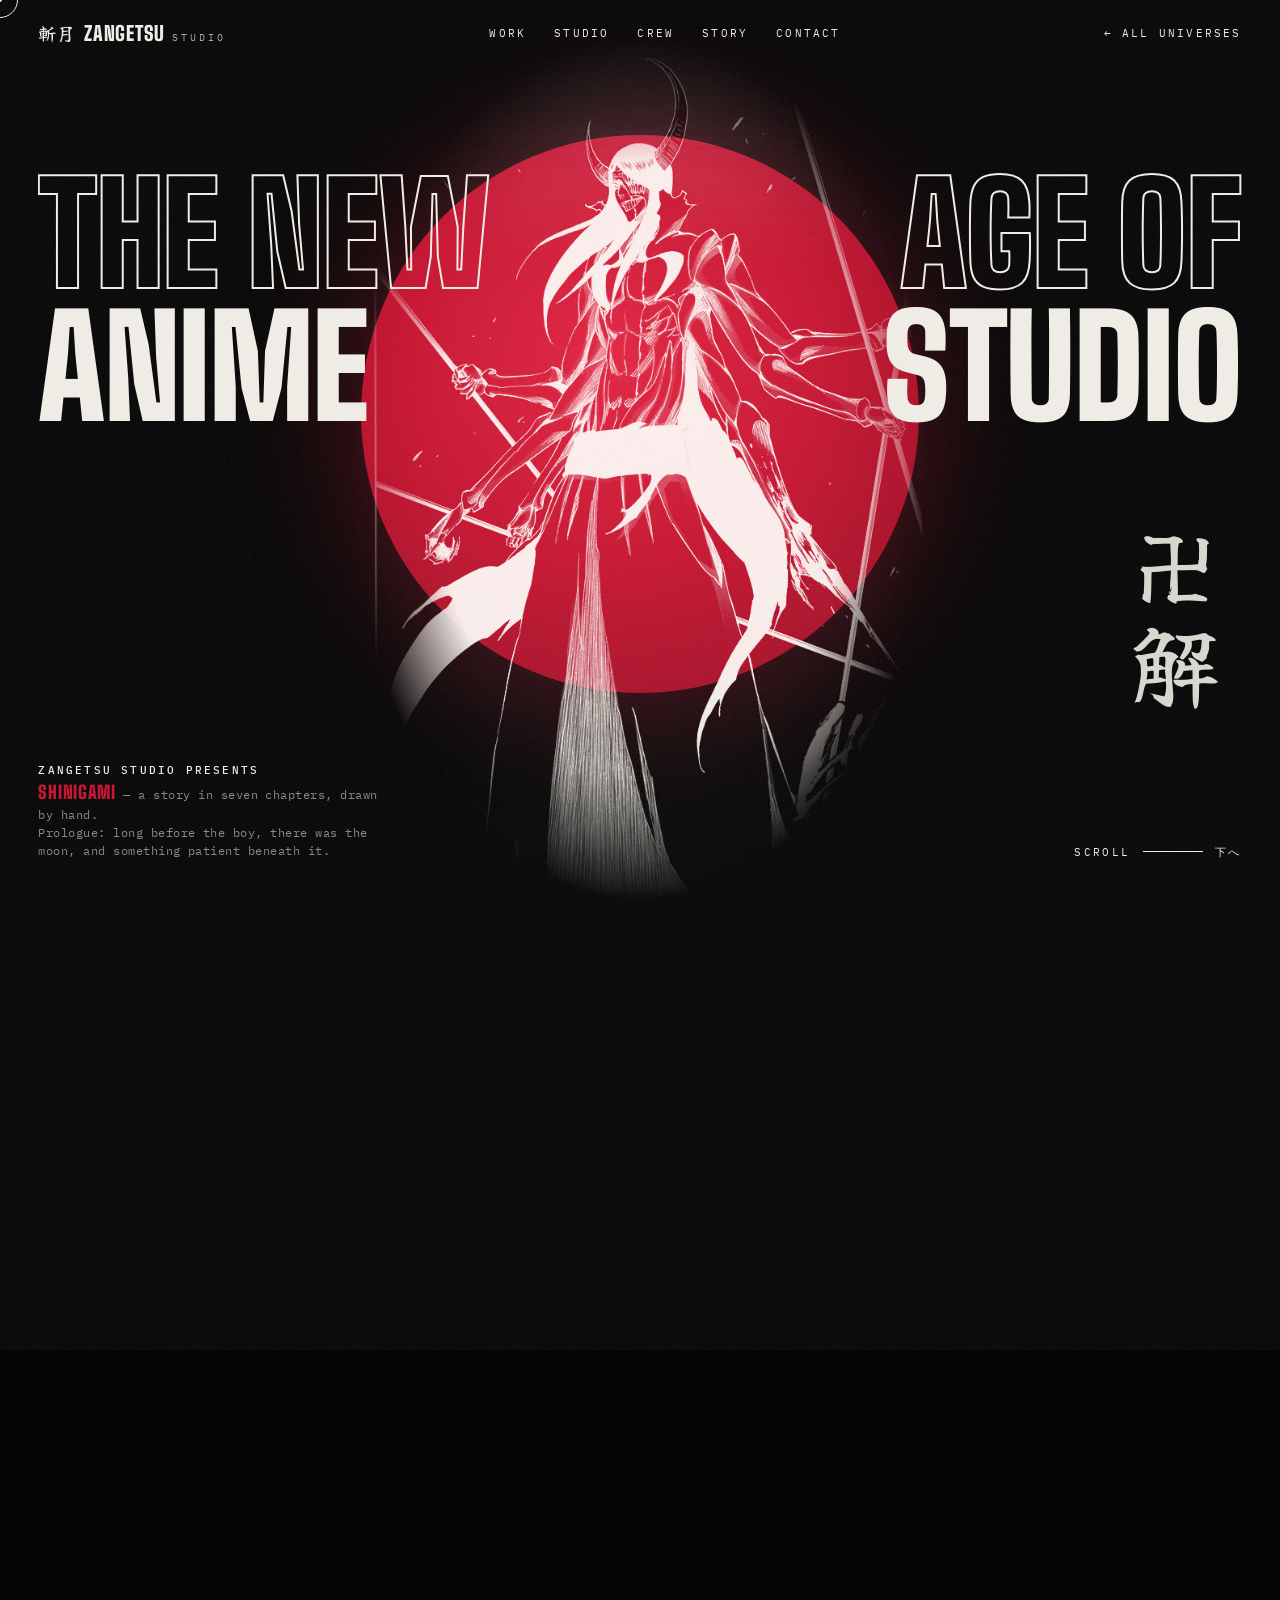
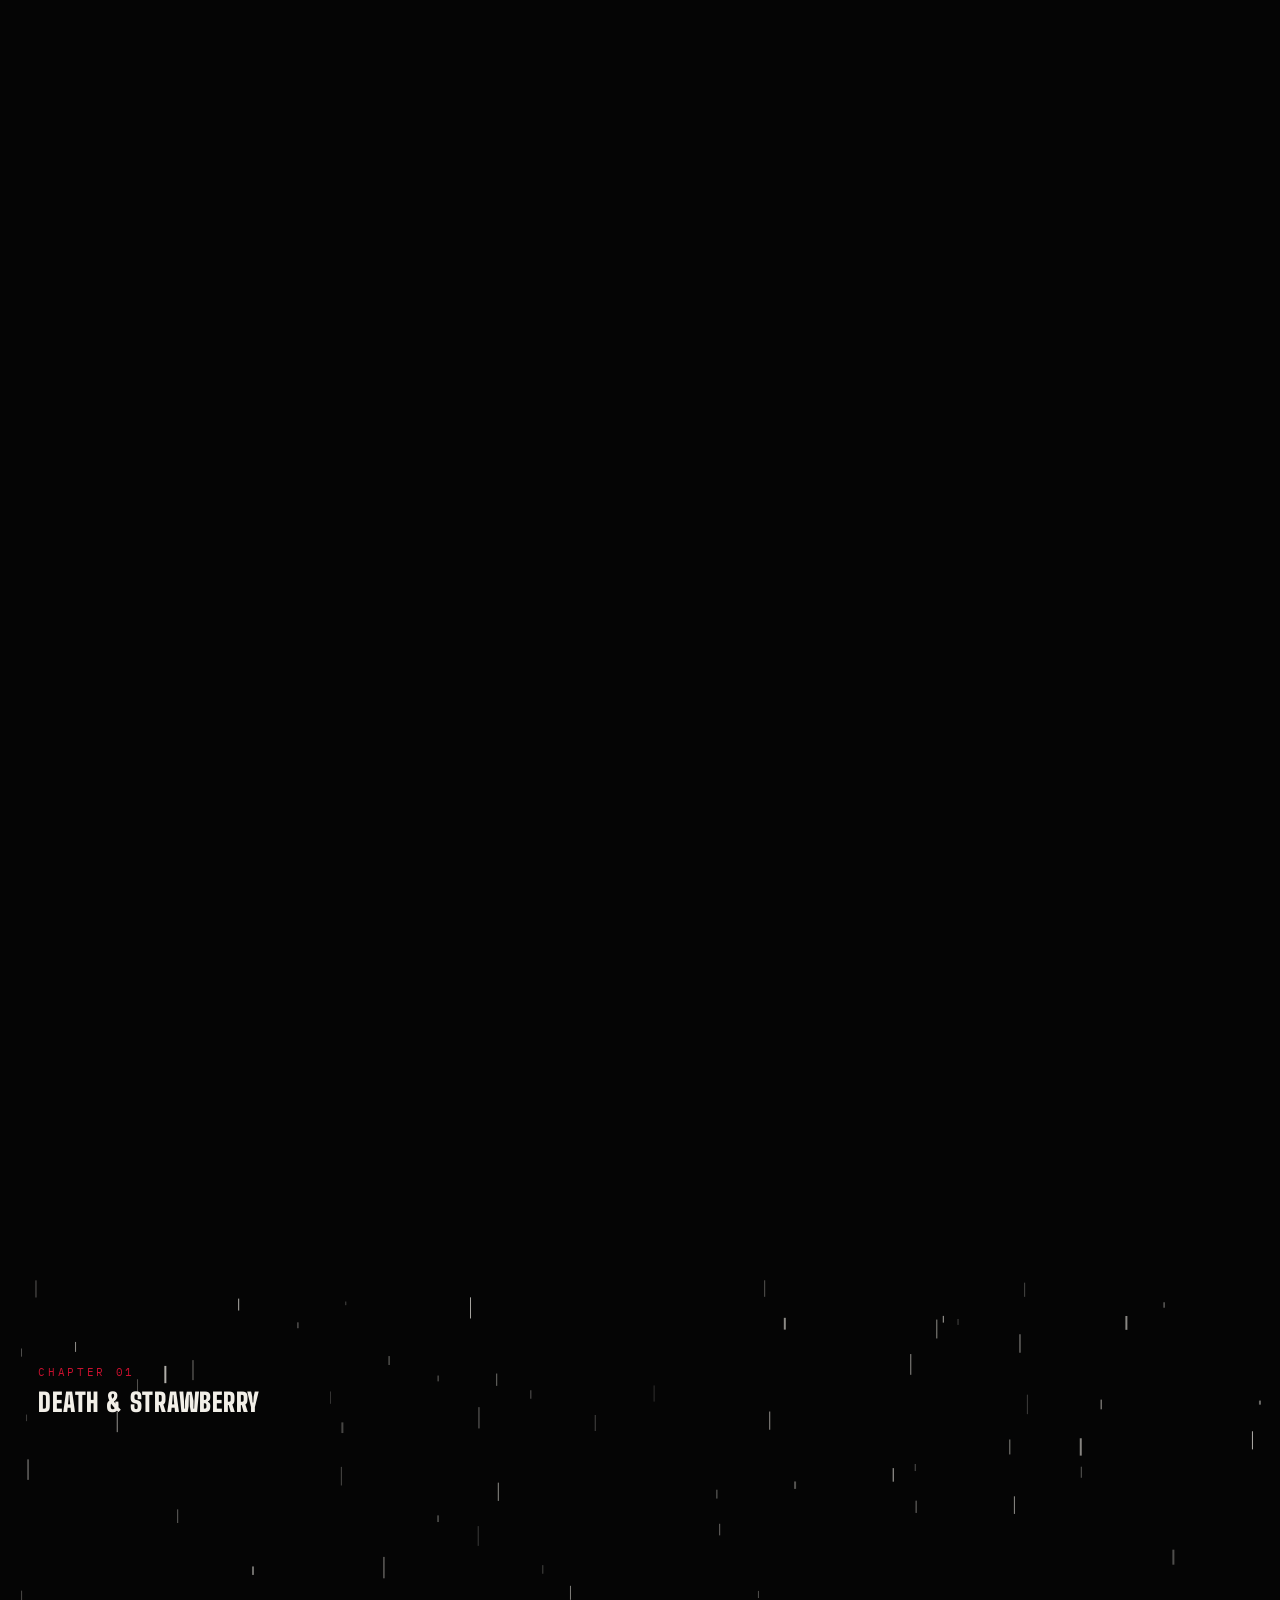
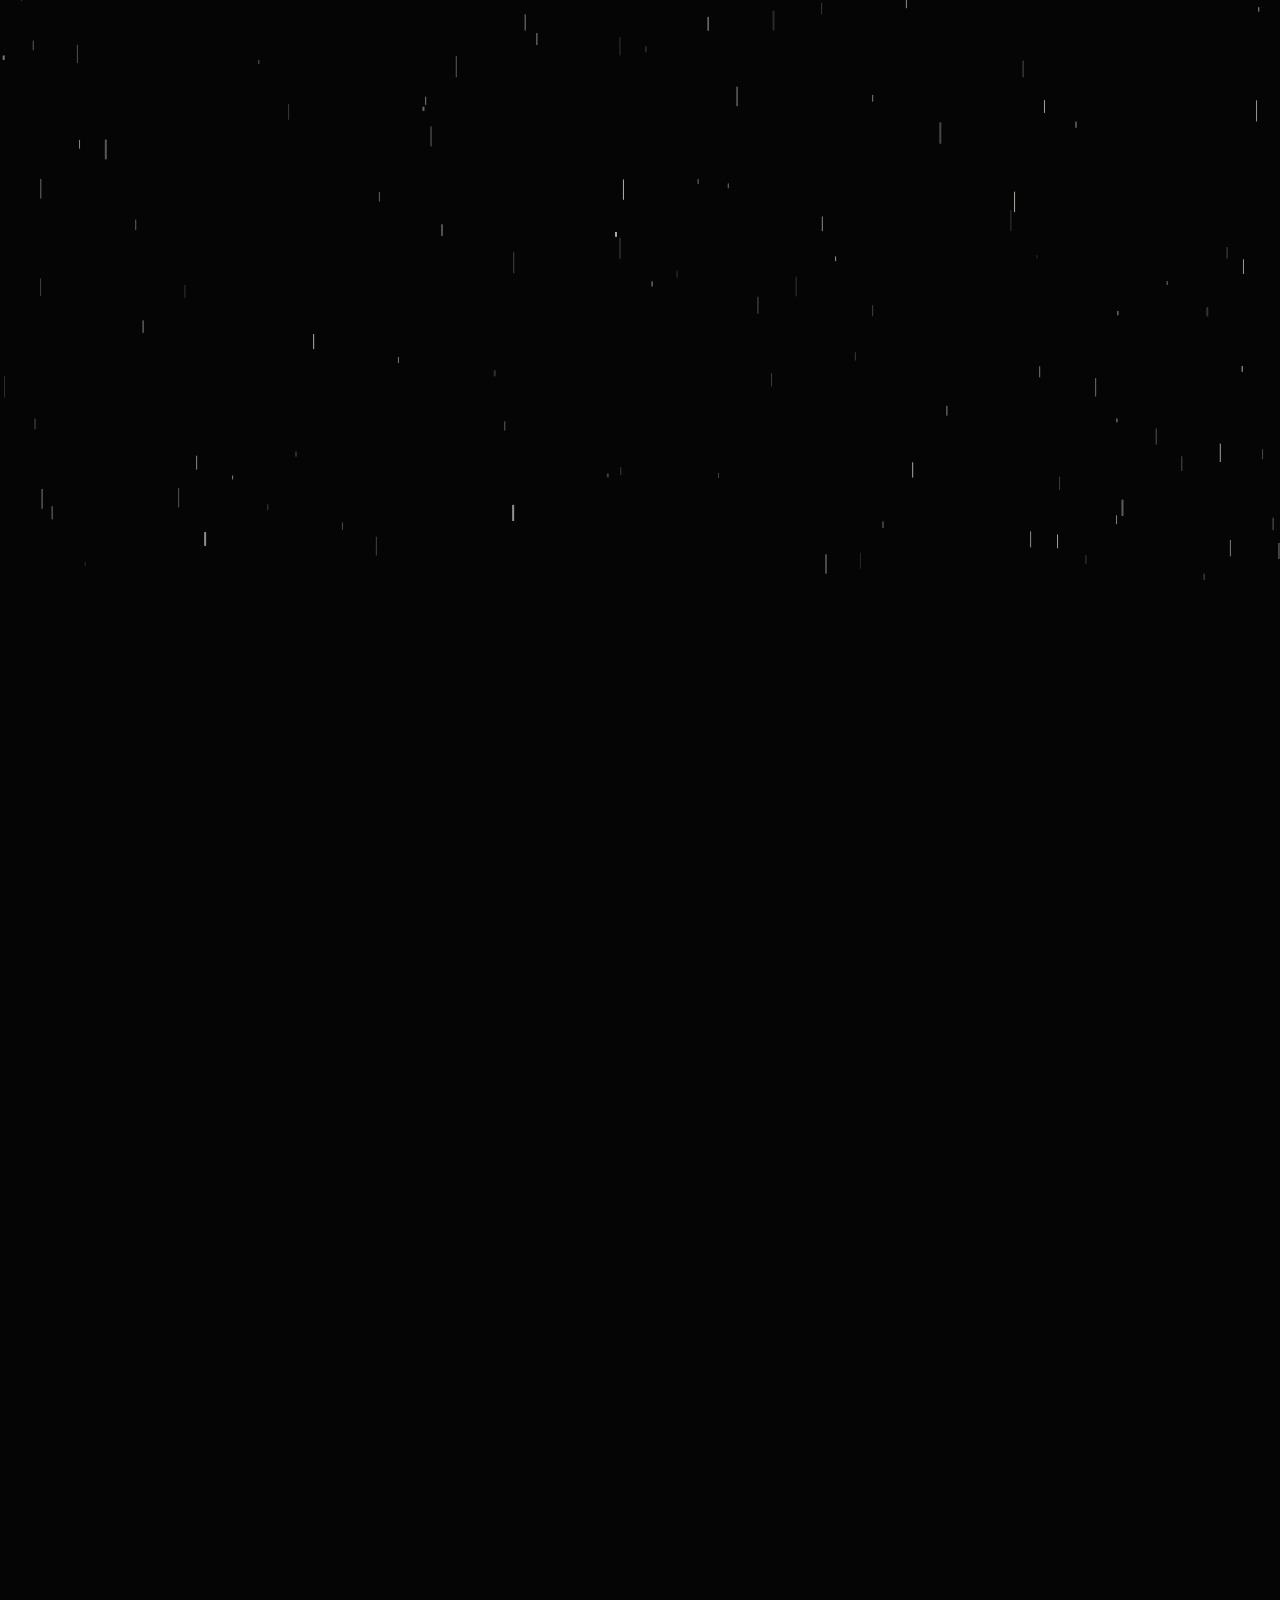
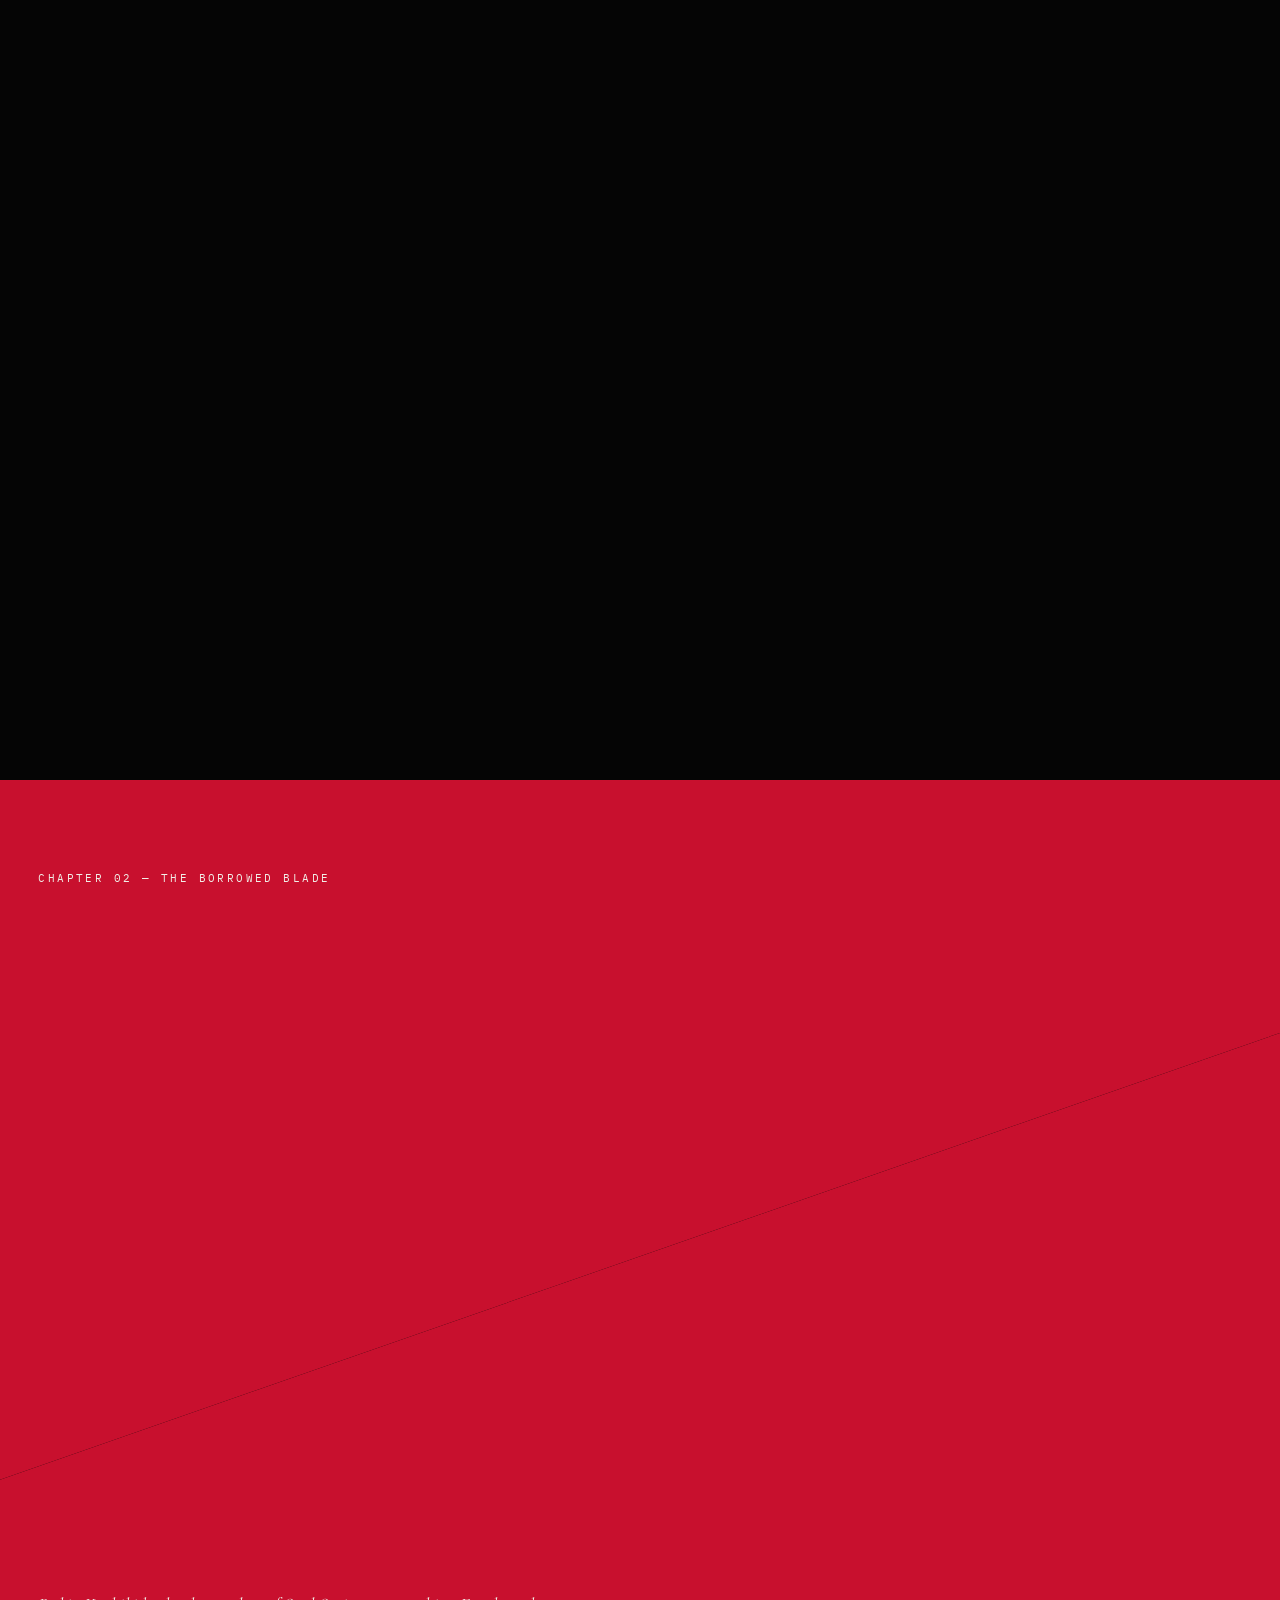
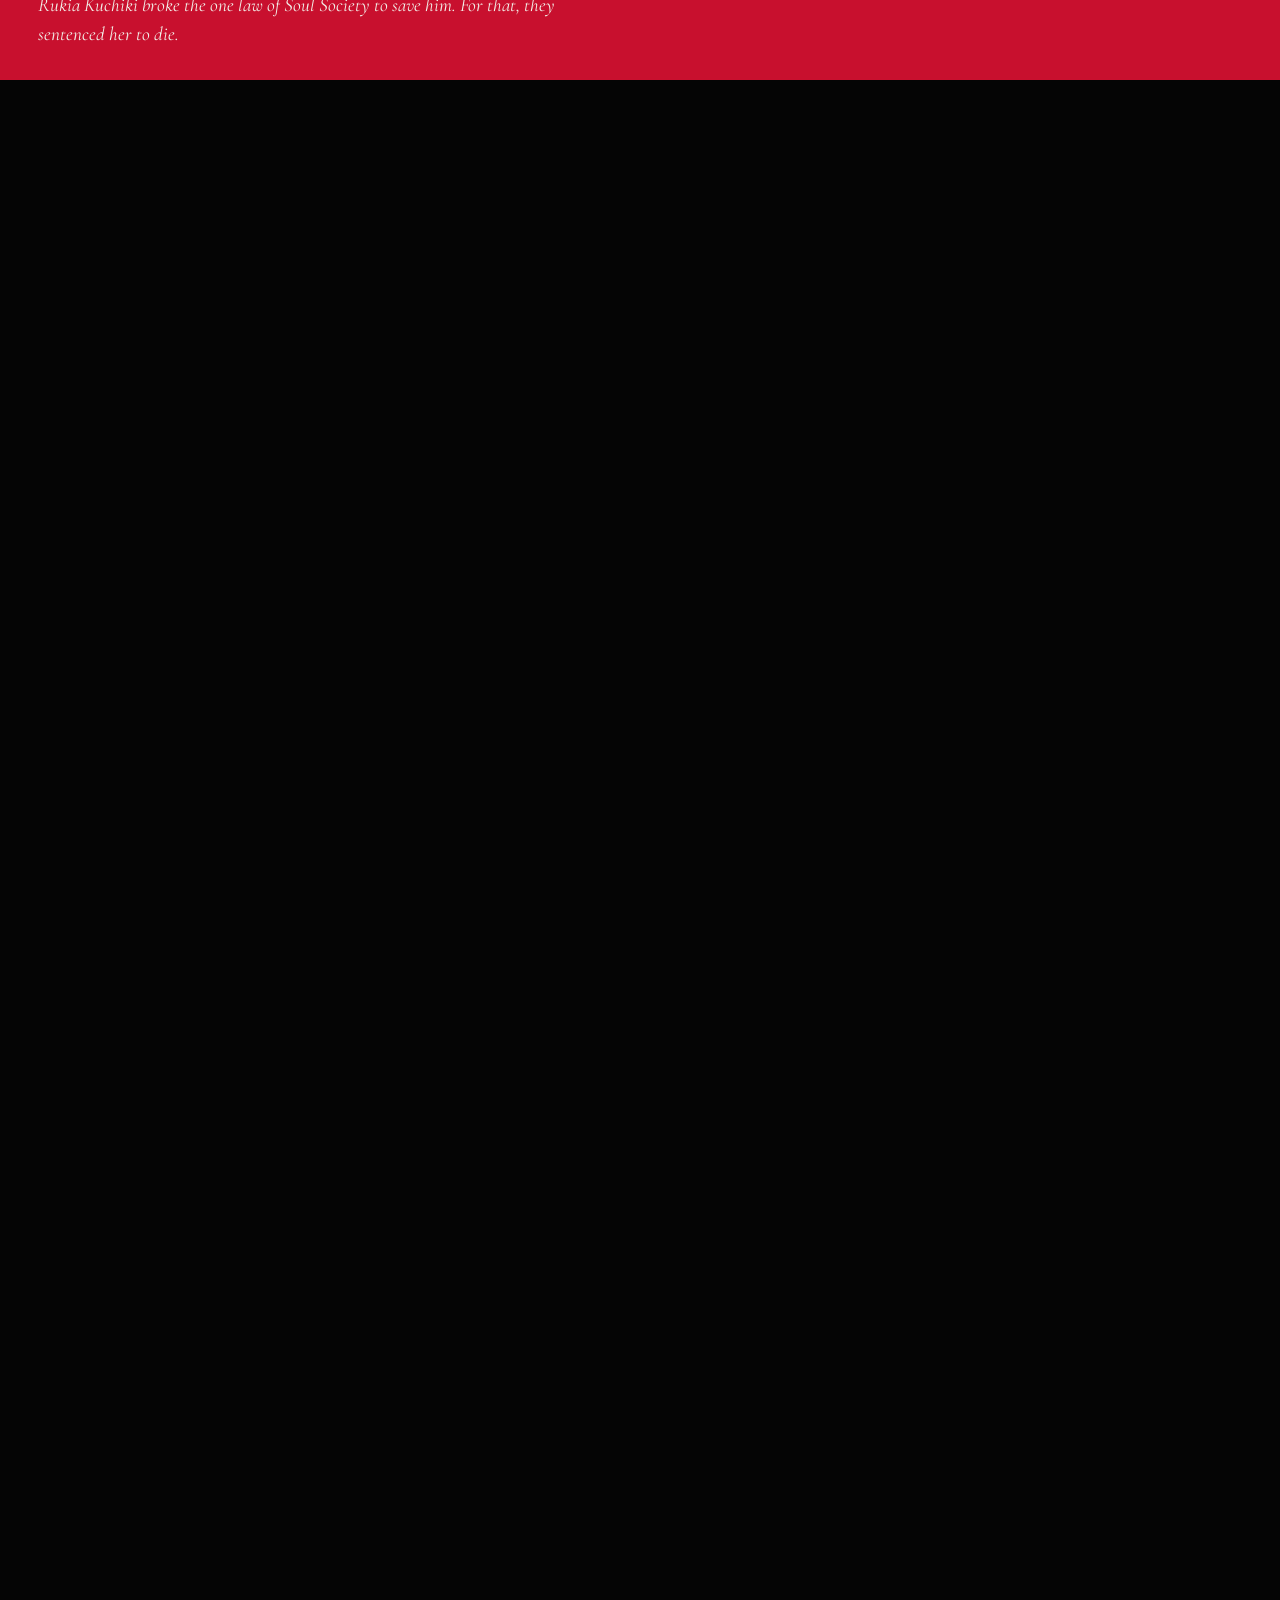
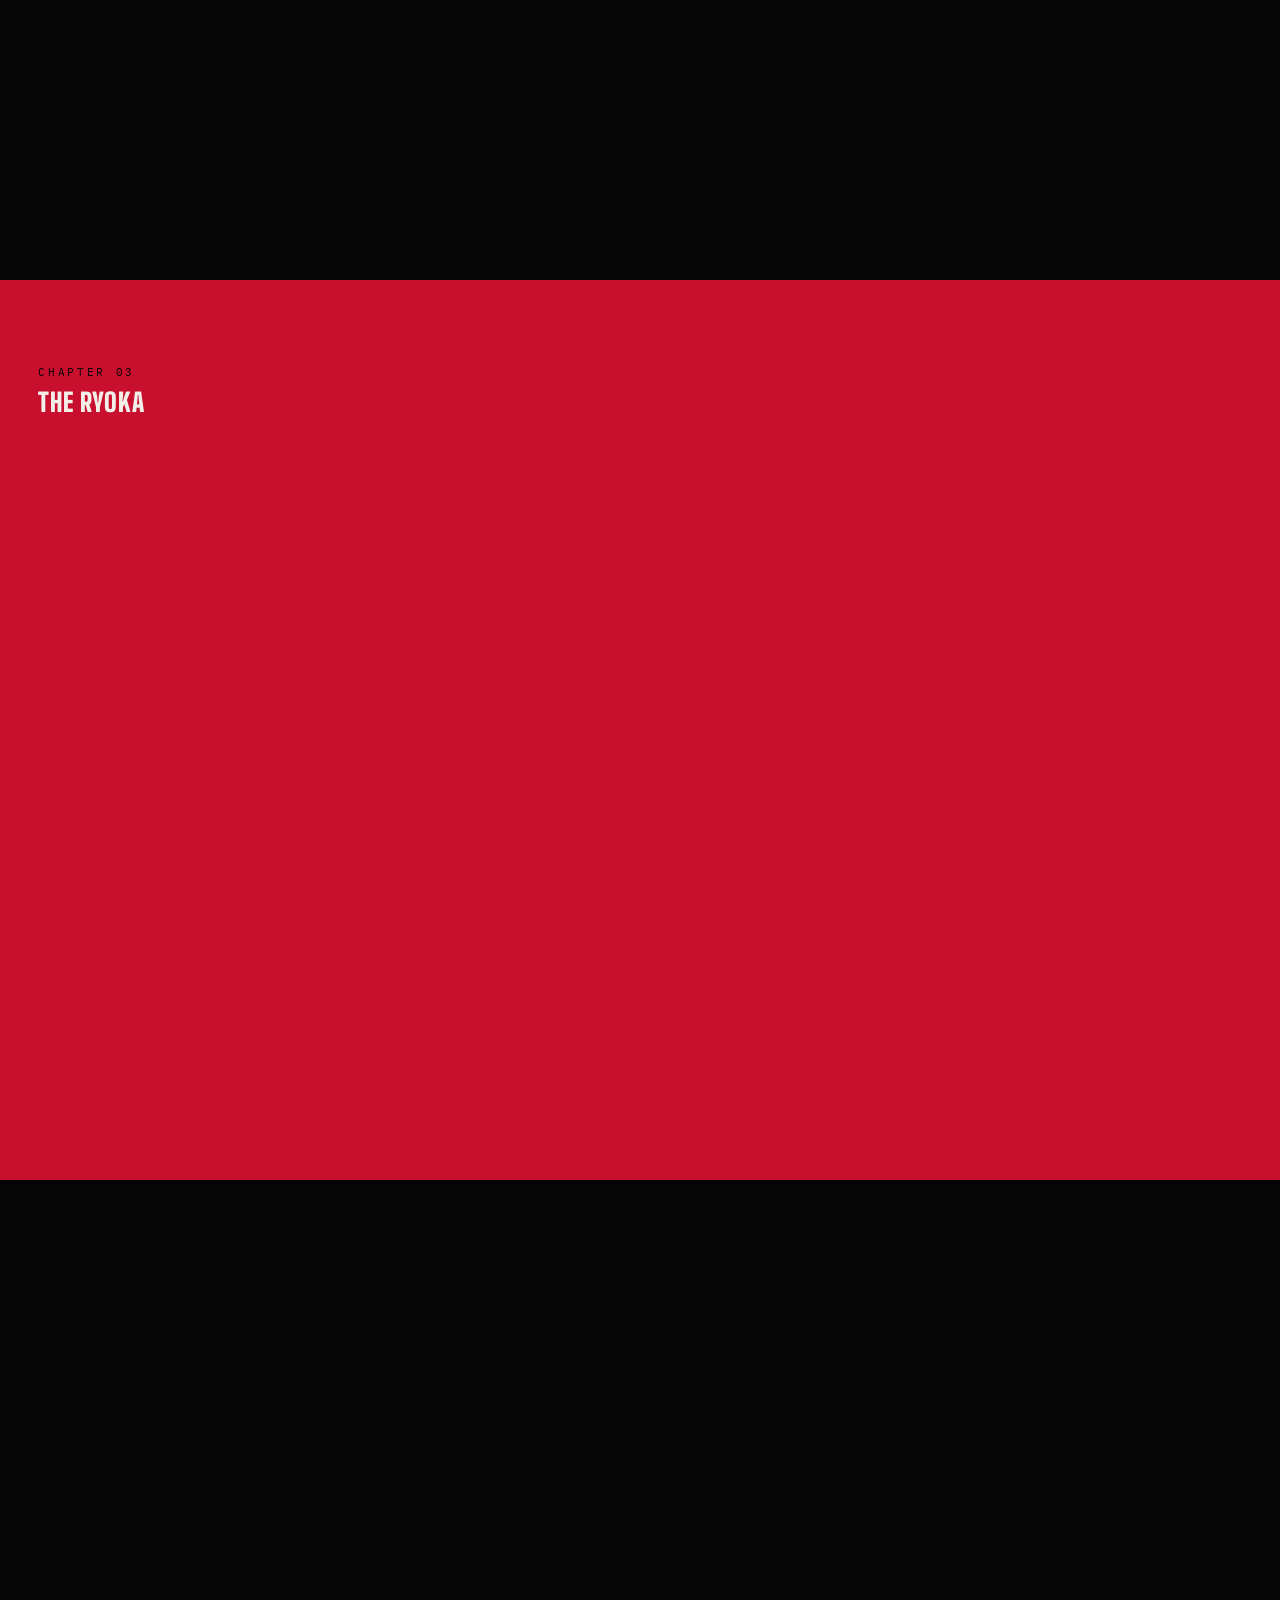
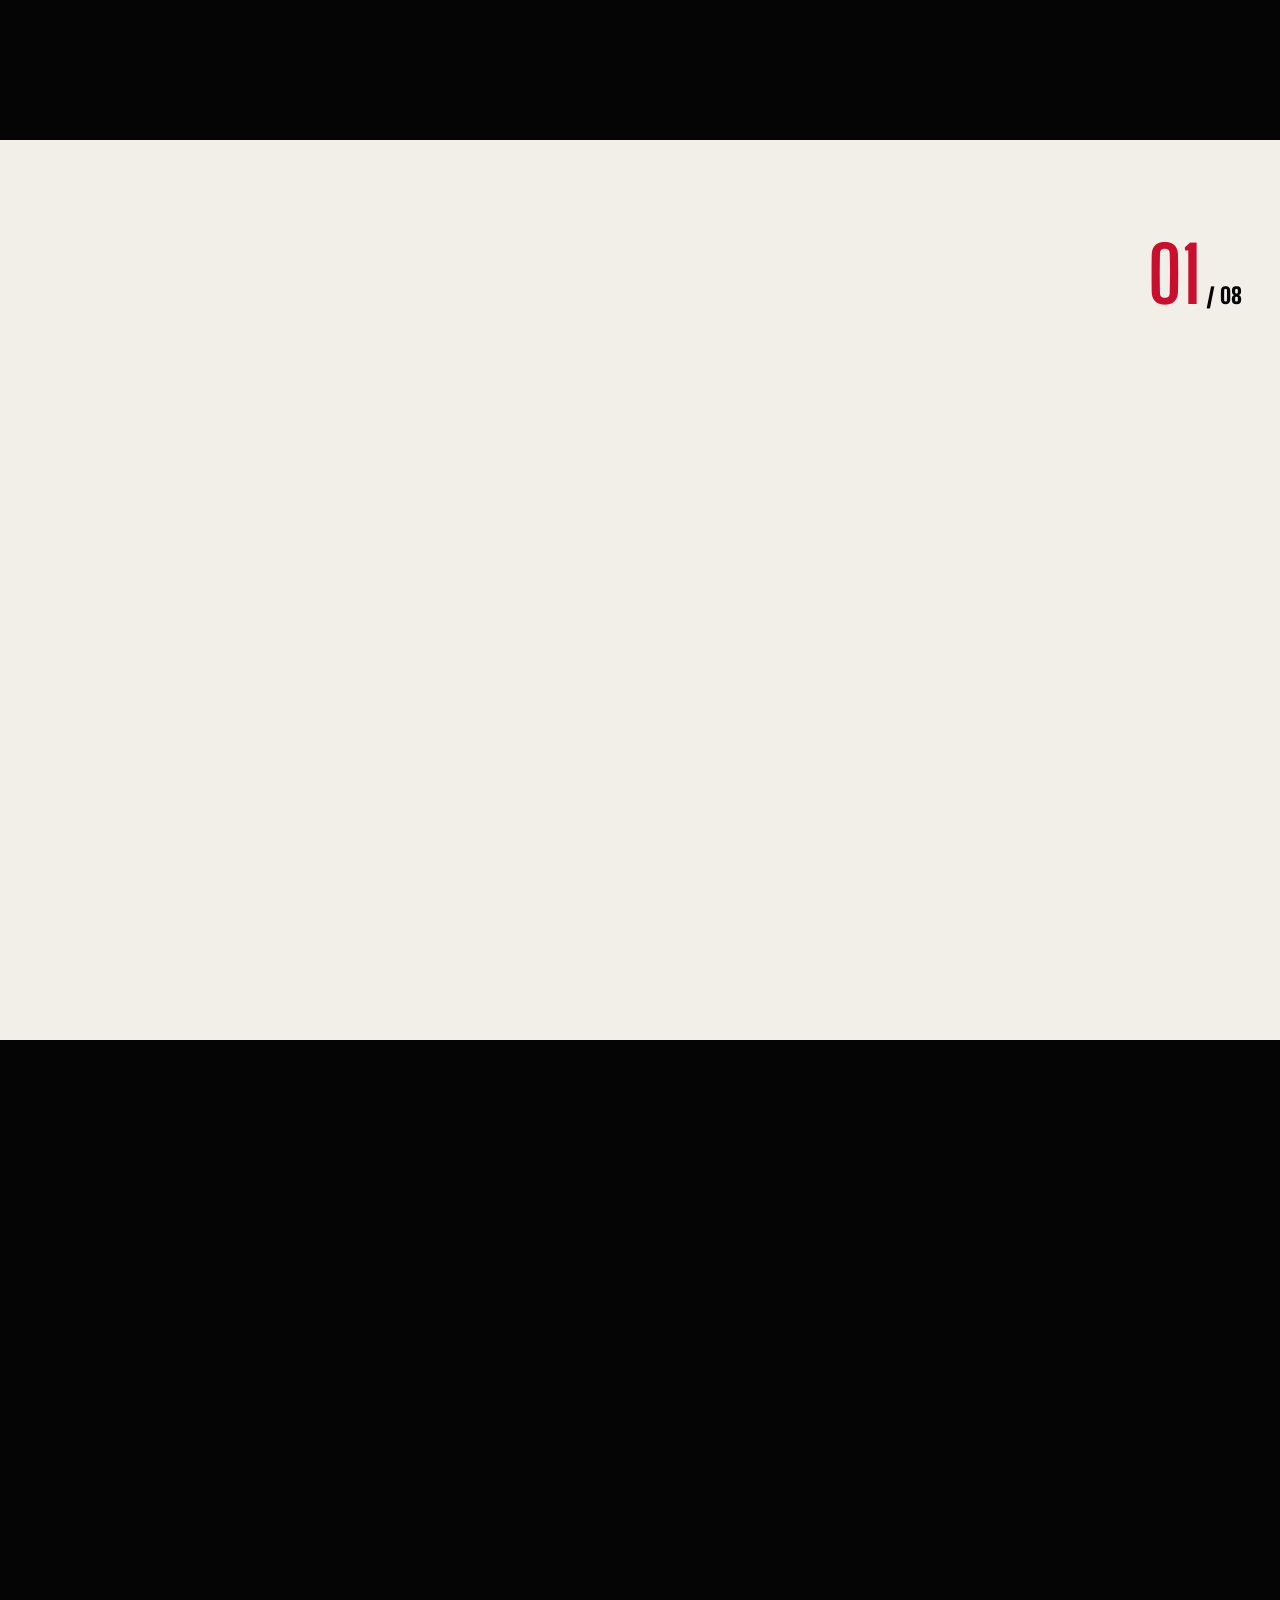
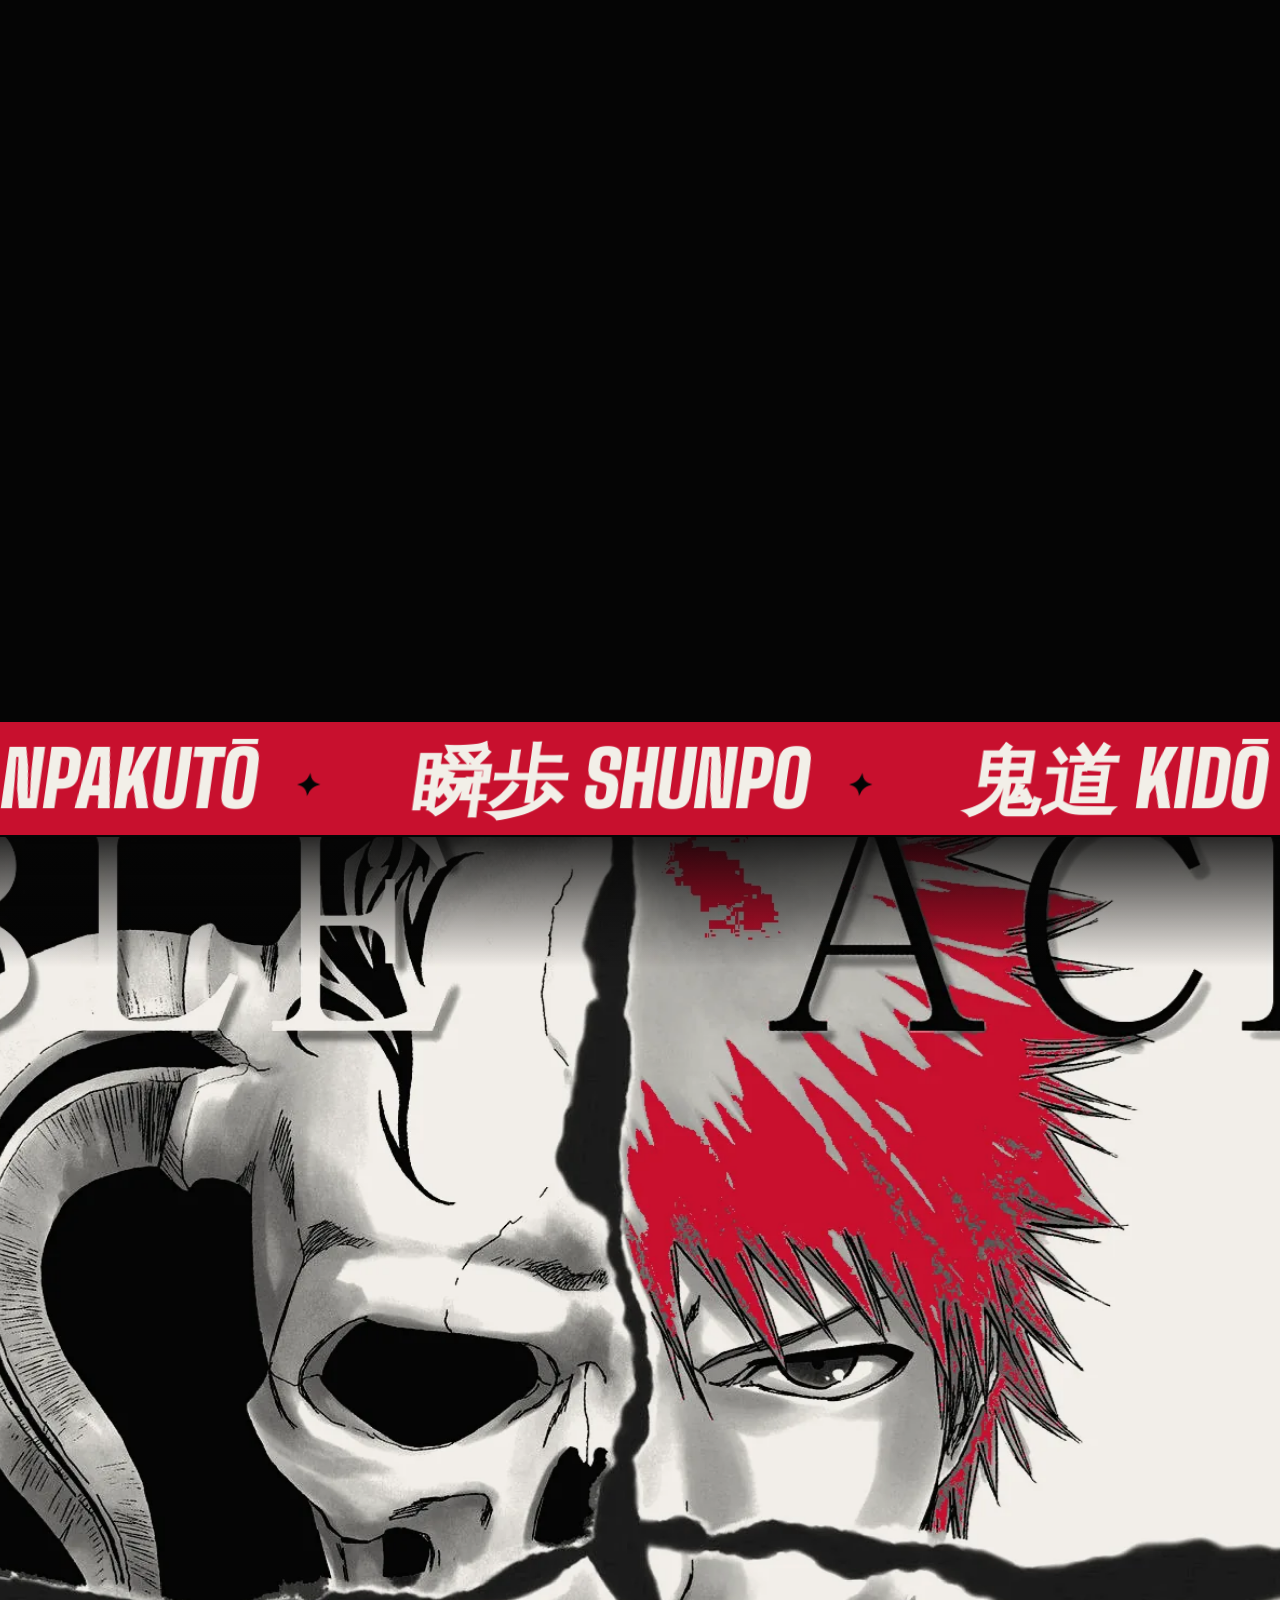
==== commit c06e74de: "Fix scroll stutter after Hueco Mundo; README, licence, Pages workflow Performance (bleach/): - Marqu" ====
--- a/bleach/index.html
+++ b/bleach/index.html
@@ -229,7 +229,7 @@
     <section class="hollow" id="hollow" data-chapter="CHAPTER 05" data-title="THE SCARMASK" data-pin>
       <img class="hollow-a" src="assets/art/hollow.webp" alt="Ichigo and his Hollow mask, chapter 289">
       <img class="hollow-b" src="assets/art/hollow-inv.webp" alt="" aria-hidden="true">
-      <svg class="hollow-edge" viewBox="0 0 100 100" preserveAspectRatio="none" aria-hidden="true"><polyline id="hollowEdge" fill="none" stroke="#c8102e" stroke-width="0.6" vector-effect="non-scaling-stroke"/></svg>
+      <svg class="hollow-edge" viewBox="0 0 100 100" preserveAspectRatio="none" aria-hidden="true"><polyline id="hollowEdgeGlow" fill="none" stroke="#c8102e" stroke-opacity=".35" stroke-width="10" stroke-linejoin="round" vector-effect="non-scaling-stroke"/><polyline id="hollowEdge" fill="none" stroke="#c8102e" stroke-width="3" stroke-linejoin="round" vector-effect="non-scaling-stroke"/></svg>
       <div class="hollow-text">
         <div class="hollow-kanji"><span>虚</span><span>化</span></div>
         <span class="eyebrow">CHAPTER 05 — THE SCARMASK · 虚化</span>
--- a/bleach/css/style.css
+++ b/bleach/css/style.css
@@ -60,12 +60,12 @@
   position: fixed; left: 0; top: 0; z-index: 100; pointer-events: none;
   width: 36px; height: 36px; margin: -18px 0 0 -18px;
   border: 1px solid var(--paper); border-radius: 50%;
-  mix-blend-mode: difference;
+  box-shadow: 0 0 0 1px rgba(5,5,5,.6), inset 0 0 0 1px rgba(5,5,5,.6);
   transition: width .25s, height .25s, margin .25s;
 }
 .cursor span {
   position: absolute; left: 50%; top: 50%; width: 4px; height: 4px; margin: -2px;
-  background: var(--paper); border-radius: 50%;
+  background: var(--paper); border-radius: 50%; box-shadow: 0 0 0 1px rgba(5,5,5,.6);
 }
 .cursor.is-hover { width: 70px; height: 70px; margin: -35px 0 0 -35px; }
 @media (hover: none) { .cursor { display: none; } }
@@ -128,7 +128,7 @@
 .hero-art { position: absolute; inset: 0; display: grid; place-items: center; }
 .hero-ink {
   position: relative; height: 96vh; width: auto; margin-top: 4vh;
-  mix-blend-mode: screen; transform-origin: 50% 40%;
+  mix-blend-mode: screen; transform-origin: 50% 40%; will-change: transform;
   -webkit-mask: radial-gradient(ellipse 52% 50% at 50% 50%, #000 70%, transparent 100%);
           mask: radial-gradient(ellipse 52% 50% at 50% 50%, #000 70%, transparent 100%);
 }
@@ -187,7 +187,7 @@
 .descent-art { position: absolute; inset: 0; display: grid; place-items: center; }
 .descent-ink {
   position: absolute; left: 50%; top: 50%; height: 100vh; width: auto; translate: -50% -50%;
-  mix-blend-mode: lighten; opacity: 0;
+  opacity: 0; will-change: transform, opacity;
   -webkit-mask: radial-gradient(ellipse 50% 50% at 50% 45%, #000 60%, transparent 100%);
           mask: radial-gradient(ellipse 50% 50% at 50% 45%, #000 60%, transparent 100%);
 }
@@ -214,9 +214,7 @@
 .frame-half.b { clip-path: polygon(0 77.75%, 100% 28.1%, 100% 100%, 0 100%); }
 .frame-content {
   position: absolute; inset: 0;
-  background:
-    radial-gradient(circle at 70% 40%, rgba(255,255,255,.08), transparent 55%),
-    var(--red);
+  background: var(--red);
 }
 .frame-label { position: absolute; top: 90px; left: var(--gutter); font-size: 11px; letter-spacing: .22em; }
 .frame-kanji {
@@ -224,7 +222,7 @@
   font-family: var(--brush); font-size: min(70vh, 62vw); line-height: 1; color: var(--ink); opacity: .14;
 }
 .frame-ink {
-  position: absolute; right: 6vw; bottom: 0; height: 94vh; width: auto; mix-blend-mode: multiply;
+  position: absolute; right: 6vw; bottom: 0; height: 94vh; width: auto;
   -webkit-mask: linear-gradient(#000 80%, transparent);
           mask: linear-gradient(#000 80%, transparent);
 }
@@ -252,7 +250,7 @@
 }
 .hit-ink {
   position: absolute; right: 3vw; top: 50%; translate: 0 -50%; height: 100vh; width: auto;
-  mix-blend-mode: multiply; transform-origin: 70% 50%;
+  transform-origin: 70% 50%; will-change: transform, opacity;
   -webkit-mask: linear-gradient(90deg, transparent, #000 18%);
           mask: linear-gradient(90deg, transparent, #000 18%);
 }
@@ -261,7 +259,7 @@
 .hit-big { display: flex; font-size: clamp(110px, 21vw, 360px); letter-spacing: -.02em; text-shadow: .03em .03em 0 var(--ink); }
 .hit-big span { display: inline-block; transform-origin: 50% 80%; }
 .hit-cap { position: absolute; right: var(--gutter); bottom: 9vh; max-width: 300px; font-size: 12px; letter-spacing: .04em; }
-.hit-invert { position: absolute; inset: 0; background: #fff; mix-blend-mode: difference; opacity: 0; pointer-events: none; }
+.hit-invert { position: absolute; inset: 0; background: #fff; mix-blend-mode: difference; opacity: 0; visibility: hidden; pointer-events: none; }
 .wipe { position: absolute; inset: 0; pointer-events: none; }
 .wipe i { position: absolute; inset: -10% -60%; }
 .wipe .w1 { background: var(--paper); }
@@ -366,9 +364,9 @@
 
 /* 08 HOLLOW */
 .hollow { position: relative; height: 100vh; height: 100svh; overflow: hidden; background: var(--ink); }
-.hollow-a, .hollow-b { position: absolute; inset: 0; width: 100%; height: 100%; object-fit: cover; object-position: 50% 30%; }
+.hollow-a, .hollow-b { position: absolute; inset: 0; width: 100%; height: 100%; object-fit: cover; object-position: 50% 30%; will-change: transform; }
 .hollow-b { clip-path: polygon(0 0, 0 0, 0 100%, 0 100%); }
-.hollow-edge { position: absolute; inset: 0; width: 100%; height: 100%; pointer-events: none; filter: drop-shadow(0 0 6px var(--red)); }
+.hollow-edge { position: absolute; inset: 0; width: 100%; height: 100%; pointer-events: none; }
 .hollow-text {
   position: absolute; right: var(--gutter); bottom: 8vh; z-index: 2; text-align: right;
   background: var(--ink); color: var(--paper); padding: 22px 26px; border-left: 4px solid var(--red);
@@ -380,7 +378,7 @@
 
 /* 09 VERSUS */
 .versus { position: relative; height: 100vh; height: 100svh; overflow: hidden; background: var(--red); }
-.vs-half { position: absolute; inset: 0; overflow: hidden; }
+.vs-half { position: absolute; inset: 0; overflow: hidden; will-change: transform; }
 .vs-half img { position: absolute; inset: 0; width: 100%; height: 100%; object-fit: cover; object-position: 50% 30%; }
 .vs-half.l { clip-path: polygon(0 0, 58% 0, 42% 100%, 0 100%); }
 .vs-half.r { clip-path: polygon(58% 0, 100% 0, 100% 100%, 42% 100%); }
@@ -390,7 +388,7 @@
   font-family: var(--display); font-weight: 900; font-size: clamp(120px, 22vw, 360px); line-height: .8;
   color: var(--red); -webkit-text-stroke: 4px var(--ink); paint-order: stroke fill; text-shadow: .04em .04em 0 var(--ink);
 }
-.vs-word span { display: inline-block; }
+.vs-word span { display: inline-block; will-change: transform, opacity; }
 .vs-name { position: absolute; z-index: 2; background: var(--ink); color: var(--paper); padding: 14px 18px; }
 .vs-name b { display: block; margin-top: 6px; font-family: var(--display); font-weight: 900; font-size: clamp(28px, 3.6vw, 60px); line-height: .86; }
 .vs-name .eyebrow { color: var(--red); }
@@ -400,15 +398,15 @@
 /* 10 GETSUGA */
 .getsuga { position: relative; height: 100vh; height: 100svh; overflow: hidden; background: var(--ink); }
 .getsuga-art {
-  position: absolute; right: 0; top: 0; height: 100%; width: auto; max-width: none; transform-origin: 70% 40%;
+  position: absolute; right: 0; top: 0; height: 100%; width: auto; max-width: none; transform-origin: 70% 40%; will-change: transform;
   -webkit-mask: linear-gradient(90deg, transparent, #000 22%);
           mask: linear-gradient(90deg, transparent, #000 22%);
 }
-.crescent { position: absolute; left: 0; top: 0; width: min(90vh, 90vw); height: auto; transform-origin: 50% 50%; pointer-events: none; }
+.crescent { position: absolute; left: 0; top: 0; width: min(90vh, 90vw); height: auto; transform-origin: 50% 50%; pointer-events: none; will-change: transform, opacity; }
 .getsuga-black { position: absolute; inset: 0; background: var(--ink); opacity: 0; pointer-events: none; }
 .getsuga-text { position: absolute; left: var(--gutter); top: 50%; translate: 0 -50%; z-index: 2; }
 .getsuga-kanji { display: flex; font-family: var(--brush); font-size: clamp(70px, 12vw, 200px); line-height: 1; color: var(--paper); }
-.getsuga-kanji span { display: inline-block; }
+.getsuga-kanji span { display: inline-block; will-change: transform, opacity; }
 .getsuga-kanji span:nth-child(2) { color: var(--red); }
 .getsuga-label { display: block; margin-top: 10px; font-family: var(--display); font-weight: 900; font-size: clamp(28px, 4vw, 64px); letter-spacing: .04em; }
 .getsuga-text p { margin-top: 6px; font-family: var(--serif); font-style: italic; font-size: 20px; color: var(--grey); }
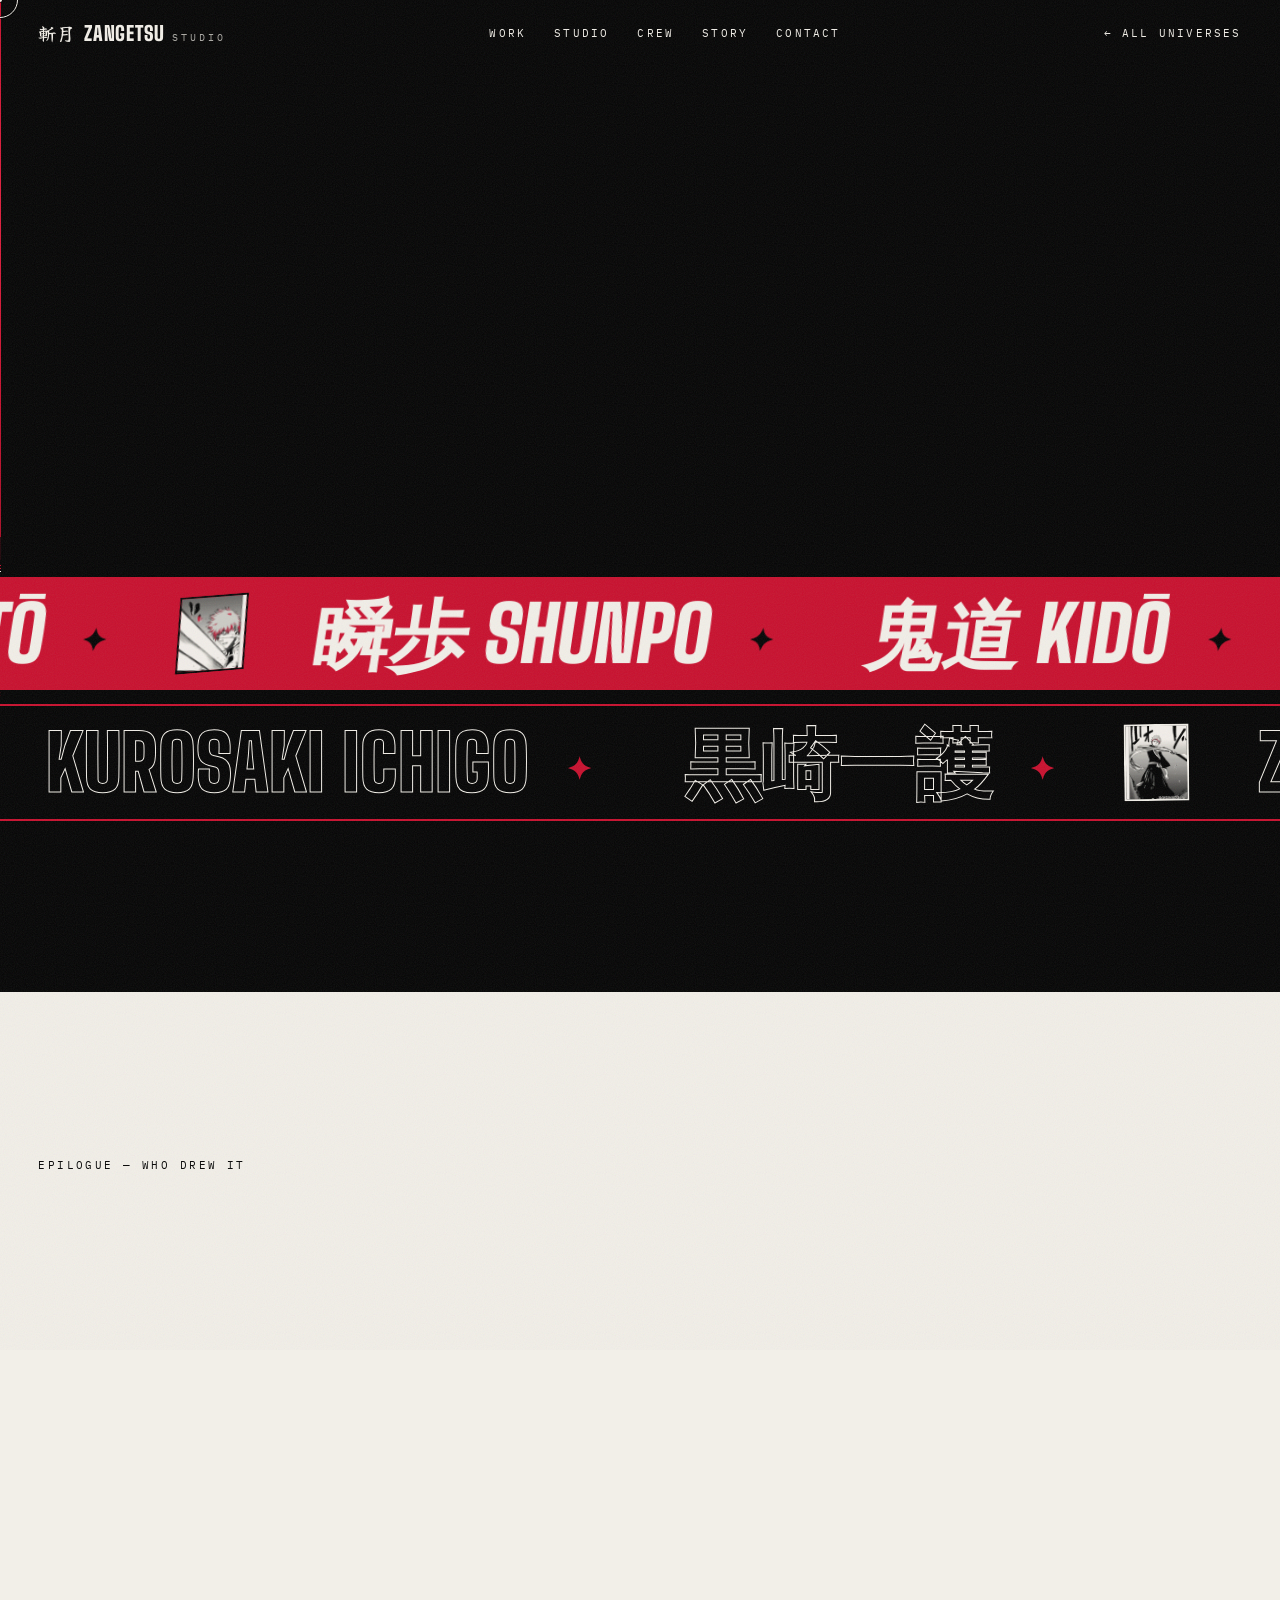
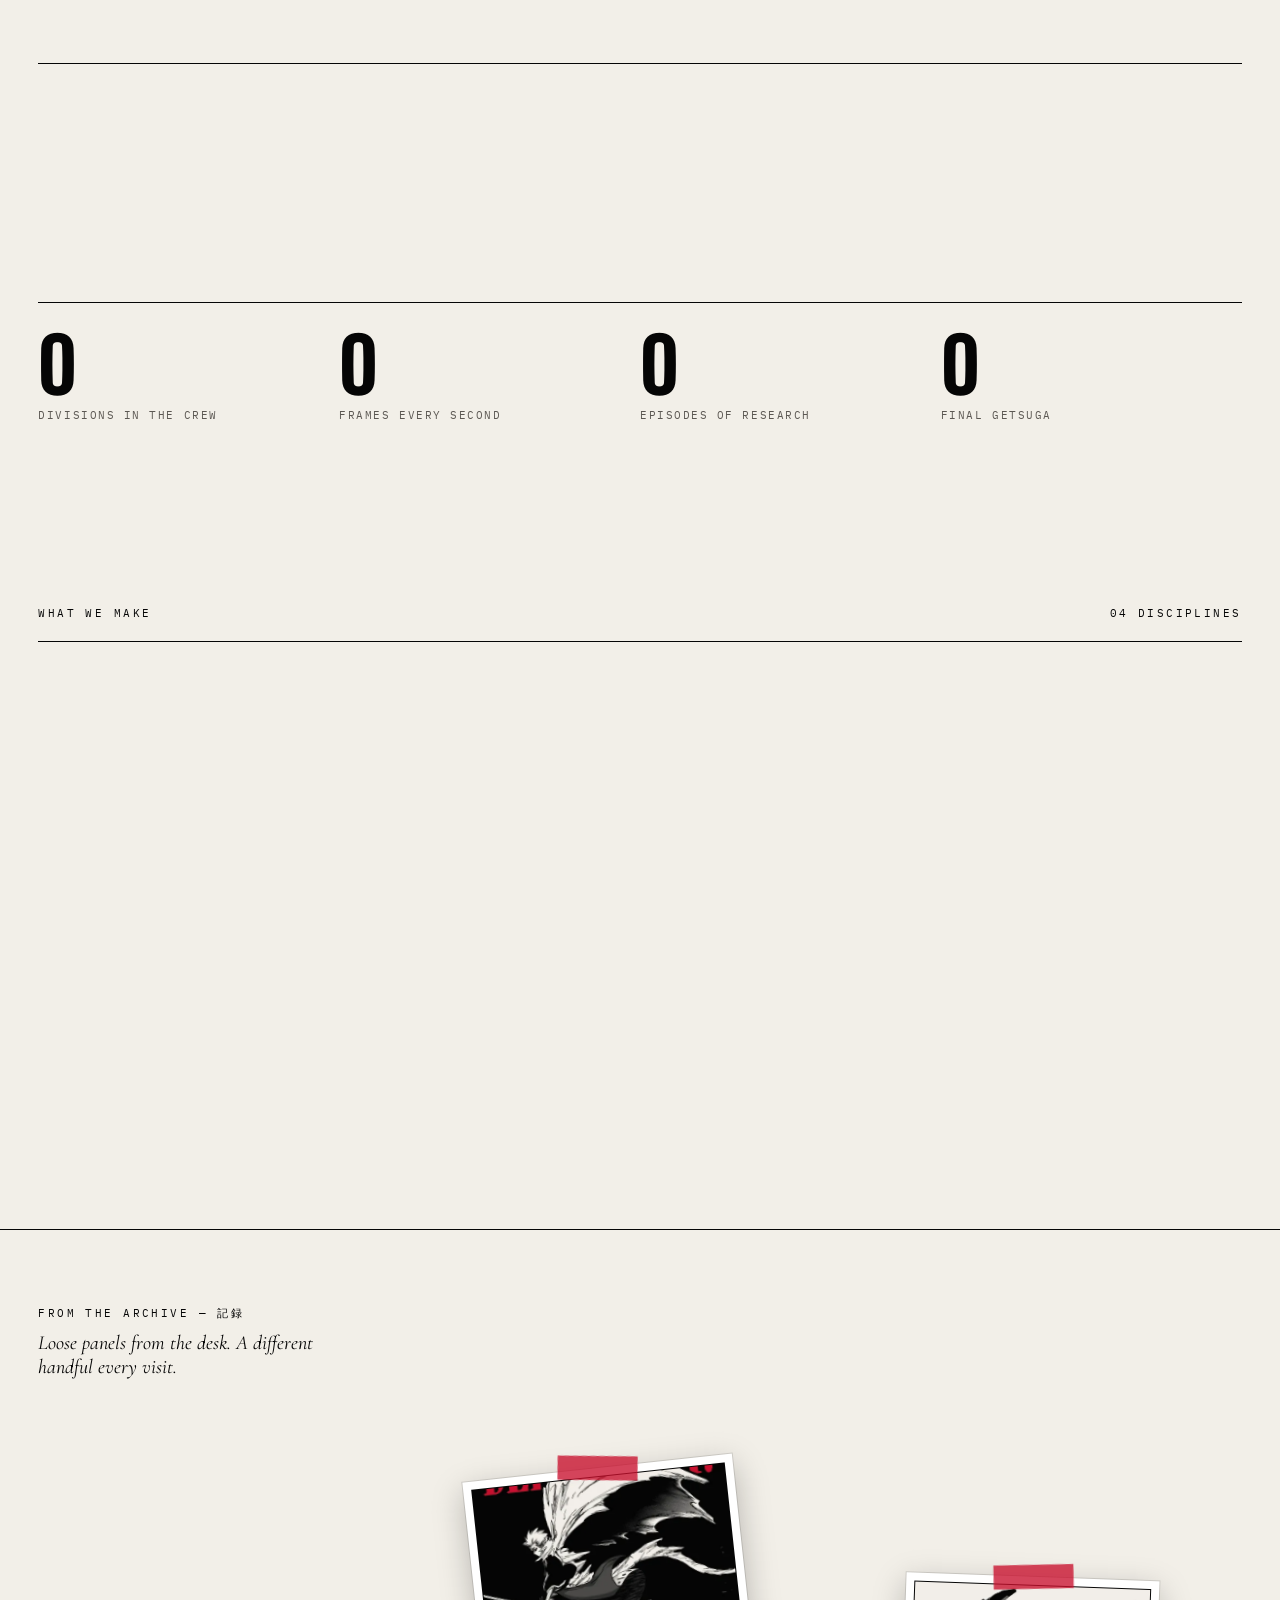
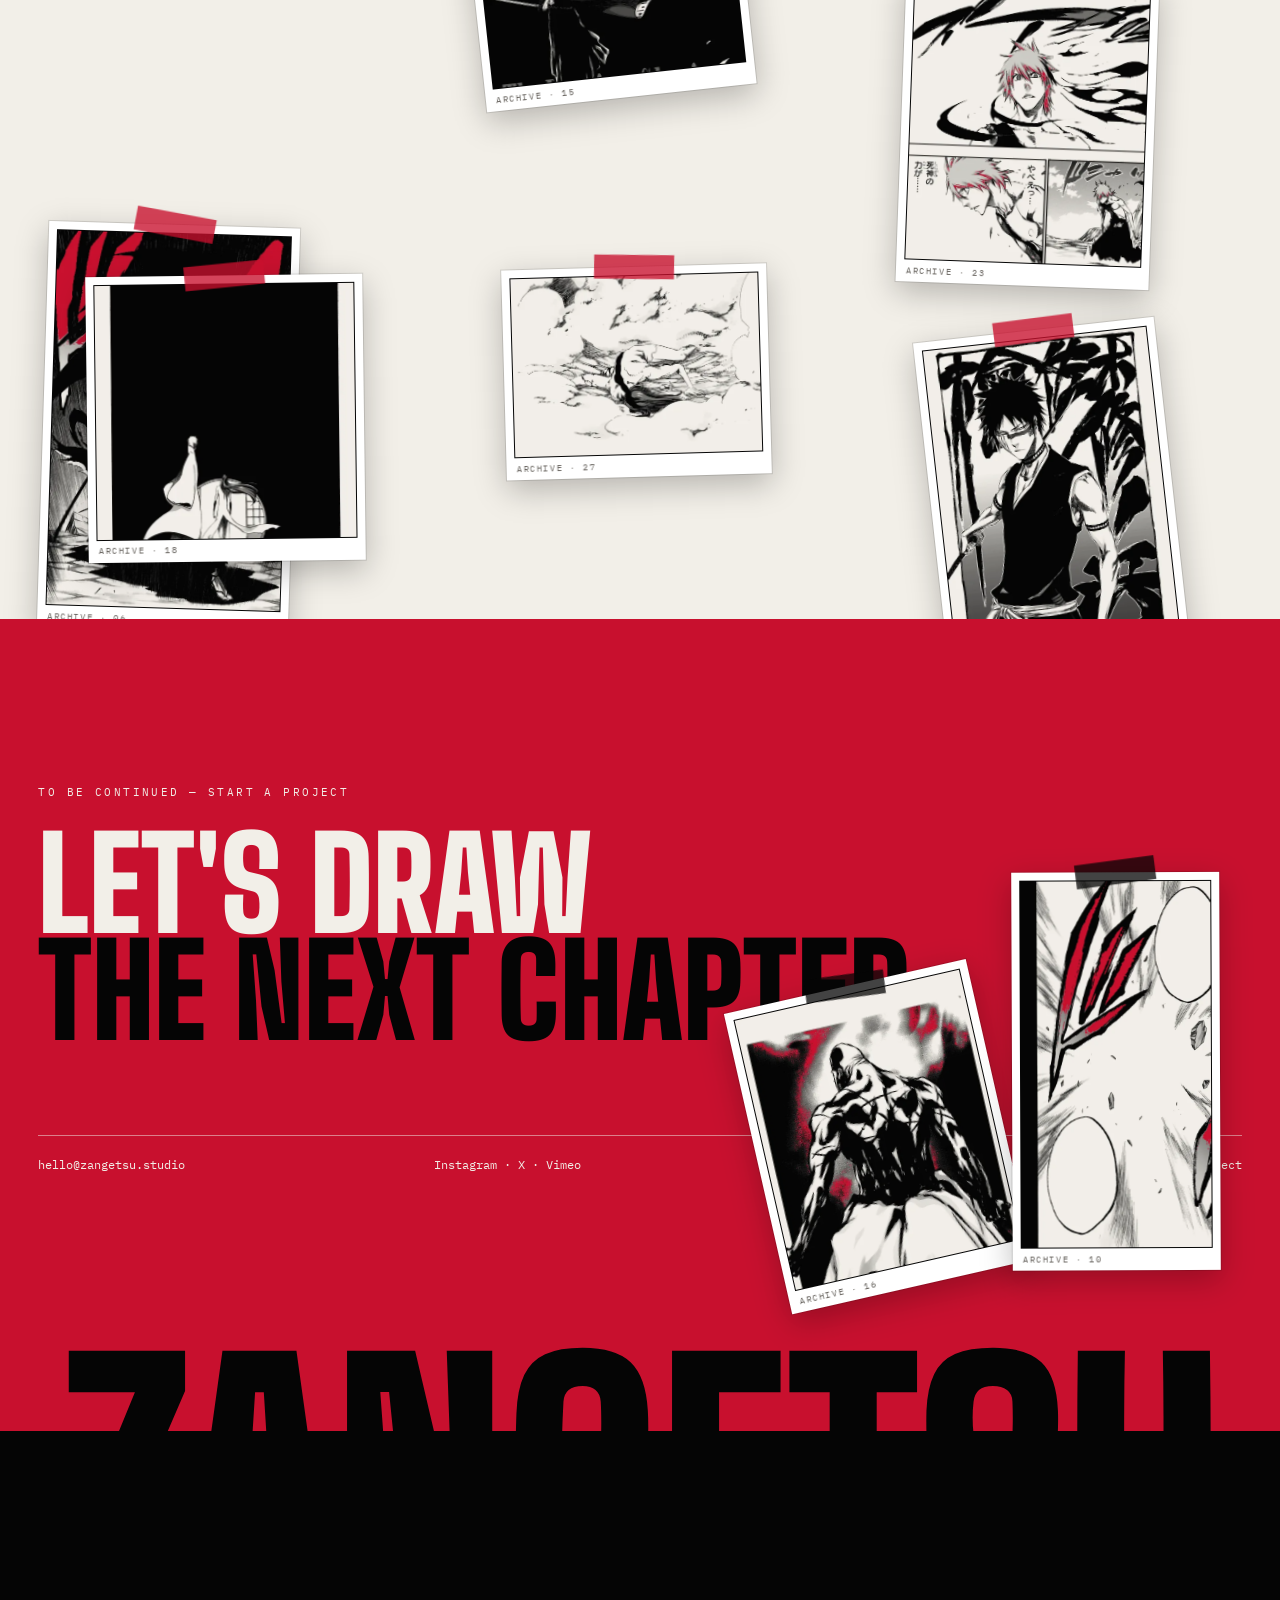
==== commit 6d89c28c: "Rebuild Chapter 07 as Mugetsu; add a random manga-panel archive Chapter 07 is now the arc's ending, " ====
--- a/bleach/index.html
+++ b/bleach/index.html
@@ -36,6 +36,7 @@
 
   <!-- LOADER -->
   <div class="loader" id="loader">
+    <img class="loader-panel" alt="" aria-hidden="true">
     <div class="loader-kanji">斬</div>
     <div class="loader-meta">
       <span>ZANGETSU STUDIO</span>
@@ -249,24 +250,37 @@
       <div class="vs-name r"><span class="eyebrow">CUATRO ESPADA</span><b>ULQUIORRA<br>CIFER</b></div>
     </section>
 
-    <!-- 10 GETSUGA -->
-    <section class="getsuga" id="getsuga" data-chapter="CHAPTER 07" data-title="THE FINAL GETSUGA" data-pin>
-      <img class="getsuga-art" src="assets/art/getsuga.webp" alt="Ichigo diving, chapter 377">
-      <svg class="crescent" viewBox="0 0 400 400" aria-hidden="true">
-        <defs>
-          <filter id="crescent-glow" x="-30%" y="-30%" width="160%" height="160%">
-            <feGaussianBlur stdDeviation="6" result="b"/>
-            <feMerge><feMergeNode in="b"/><feMergeNode in="SourceGraphic"/></feMerge>
-          </filter>
-        </defs>
-        <path d="M60 340 C 40 180, 160 40, 340 50 C 210 90, 120 190, 60 340 Z" fill="#050505" stroke="#c8102e" stroke-width="5" filter="url(#crescent-glow)"/>
-      </svg>
-      <div class="chapter-tag"><span>CHAPTER 07</span><b>THE FINAL GETSUGA</b></div>
-      <div class="getsuga-black" aria-hidden="true"></div>
-      <div class="getsuga-text">
-        <div class="getsuga-kanji"><span>月</span><span>牙</span><span>天</span><span>衝</span></div>
-        <span class="getsuga-label">GETSUGA TENSHŌ</span>
-        <p>To stop Aizen, he traded every strike he would ever throw for this one.</p>
+    <!-- 10 MUGETSU -->
+    <section class="mugetsu" id="mugetsu" data-pin data-chapter="CHAPTER 07" data-title="MUGETSU">
+      <div class="chapter-tag"><span>CHAPTER 07</span><b>MUGETSU</b></div>
+
+      <!-- beat A: a manga page assembles itself -->
+      <div class="mg-page">
+        <figure class="mg-panel a1"><img src="assets/art/ch7/p1.webp" alt="Aizen's final fusion, chapter 419"></figure>
+        <figure class="mg-panel a2"><img src="assets/art/ch7/p2.webp" alt="Aizen's fourth form, chapter 415"></figure>
+        <figure class="mg-panel a3"><img src="assets/art/ch7/p3.webp" alt="Ichigo's eyes, chapter 420"></figure>
+        <figure class="mg-panel a4"><img src="assets/art/ch7/p4.webp" alt="Ichigo in the Final Getsuga form, chapter 420"></figure>
+        <figure class="mg-panel a5"><img src="assets/art/ch7/p5.webp" alt="Ichigo lands, chapter 421"></figure>
+        <p class="mg-box b1">Aizen had become something no blade could cut.</p>
+        <p class="mg-box b2">So Ichigo stopped being a swordsman.</p>
+        <p class="mg-box b3">He became the Getsuga itself.</p>
+      </div>
+
+      <!-- beat B: ink floods the page; no moon -->
+      <canvas class="mg-flood" aria-hidden="true"></canvas>
+      <img class="mg-pillar" src="assets/art/ch7/pillar.webp" alt="The pillar of Mugetsu, chapter 420">
+      <div class="mg-kanji" aria-hidden="true"><span>無<i></i></span><span>月<i></i></span></div>
+      <p class="mg-nomoon"><b>MUGETSU</b> — <em>no moon.</em><br>Not the one over the prologue. Not the one over Hueco Mundo. None.</p>
+
+      <!-- beat C: the blade goes back -->
+      <div class="mg-farewell">
+        <div class="fw-art">
+          <img class="fw-ichigo" src="assets/art/ch7/farewell-ichigo.webp" alt="Ichigo and Rukia, chapter 423">
+          <canvas class="fw-rukia" aria-hidden="true"></canvas>
+        </div>
+        <h2 class="fw-title"><span class="line"><span>GOODBYE,</span></span><span class="line"><span>RUKIA.</span></span></h2>
+        <p class="fw-narr">On the first night she gave him a blade. On the last, he couldn't even see her leave.</p>
+        <span class="fw-end">END OF ARC · 死神</span>
       </div>
     </section>
 
@@ -330,6 +344,15 @@
       <div class="work-preview" aria-hidden="true"><div class="wp-inner"></div></div>
     </section>
 
+    <!-- ARCHIVE: random panels, reshuffled every visit -->
+    <section class="archive" id="archive">
+      <div class="archive-head">
+        <span class="eyebrow">FROM THE ARCHIVE — 記録</span>
+        <p>Loose panels from the desk. A different handful every visit.</p>
+      </div>
+      <div class="scatter-zone" data-scatter="6" aria-hidden="true"></div>
+    </section>
+
     <!-- 12 CONTACT -->
     <footer class="contact" id="contact">
       <span class="eyebrow">TO BE CONTINUED — START A PROJECT</span>
@@ -339,6 +362,7 @@
         <span>Instagram · X · Vimeo</span>
         <span>Artwork © Tite Kubo / Shueisha — non-commercial fan project</span>
       </div>
+      <div class="scatter-zone contact-zone" data-scatter="2" aria-hidden="true"></div>
       <div class="contact-word" aria-hidden="true">ZANGETSU</div>
     </footer>
   </main>
--- a/bleach/css/style.css
+++ b/bleach/css/style.css
@@ -395,24 +395,116 @@
 .vs-name.l { left: var(--gutter); bottom: 8vh; }
 .vs-name.r { right: var(--gutter); top: 96px; text-align: right; }
 
-/* 10 GETSUGA */
-.getsuga { position: relative; height: 100vh; height: 100svh; overflow: hidden; background: var(--ink); }
-.getsuga-art {
-  position: absolute; right: 0; top: 0; height: 100%; width: auto; max-width: none; transform-origin: 70% 40%; will-change: transform;
-  -webkit-mask: linear-gradient(90deg, transparent, #000 22%);
-          mask: linear-gradient(90deg, transparent, #000 22%);
-}
-.crescent { position: absolute; left: 0; top: 0; width: min(90vh, 90vw); height: auto; transform-origin: 50% 50%; pointer-events: none; will-change: transform, opacity; }
-.getsuga-black { position: absolute; inset: 0; background: var(--ink); opacity: 0; pointer-events: none; }
-.getsuga-text { position: absolute; left: var(--gutter); top: 50%; translate: 0 -50%; z-index: 2; }
-.getsuga-kanji { display: flex; font-family: var(--brush); font-size: clamp(70px, 12vw, 200px); line-height: 1; color: var(--paper); }
-.getsuga-kanji span { display: inline-block; will-change: transform, opacity; }
-.getsuga-kanji span:nth-child(2) { color: var(--red); }
-.getsuga-label { display: block; margin-top: 10px; font-family: var(--display); font-weight: 900; font-size: clamp(28px, 4vw, 64px); letter-spacing: .04em; }
-.getsuga-text p { margin-top: 6px; font-family: var(--serif); font-style: italic; font-size: 20px; color: var(--grey); }
+/* 10 MUGETSU */
+.mugetsu { position: relative; height: 100vh; height: 100svh; overflow: hidden; background: var(--ink); }
+
+/* beat A: the page */
+.mg-page {
+  position: absolute; left: 50%; top: 54%; translate: -50% -50%;
+  width: min(92vw, 150vh); height: min(78vh, 62vw);
+  display: grid; gap: 10px; padding: 12px;
+  grid-template-columns: .62fr 1.7fr 1fr;
+  grid-template-rows: 1fr 1fr .78fr;
+  grid-template-areas: "a1 a1 a2" "a3 a4 a2" "a3 a4 a5";
+  background: var(--paper); box-shadow: 0 30px 80px rgba(0,0,0,.6);
+  transform-origin: 52% 66%; will-change: transform;
+}
+.mg-panel { position: relative; overflow: hidden; border: 3px solid var(--ink); background: var(--paper); will-change: transform; }
+.mg-panel img { position: absolute; inset: 0; width: 100%; height: 100%; object-fit: cover; }
+.a1 { grid-area: a1; } .a1 img { object-position: 50% 35%; }
+.a2 { grid-area: a2; } .a2 img { object-position: 50% 20%; }
+.a3 { grid-area: a3; } .a3 img { object-position: 30% 40%; }
+.a4 { grid-area: a4; } .a4 img { object-position: 50% 30%; }
+.a5 { grid-area: a5; } .a5 img { object-position: 60% 30%; }
+.mg-box {
+  position: absolute; z-index: 2; max-width: 260px; padding: 10px 14px;
+  background: var(--paper); border: 2px solid var(--ink); box-shadow: 4px 4px 0 var(--ink);
+  font-family: var(--serif); font-style: italic; font-size: clamp(15px, 1.35vw, 20px); line-height: 1.2; color: var(--ink);
+}
+.b1 { left: 3%; top: 4%; }
+.b2 { left: 22%; top: 46%; }
+.b3 { right: 4%; bottom: 6%; background: var(--ink); color: var(--paper); box-shadow: 4px 4px 0 var(--red); }
+
+/* beat B: the flood */
+.mg-flood { position: absolute; inset: 0; width: 100%; height: 100%; }
+.mg-pillar { position: absolute; inset: 0; width: 100%; height: 100%; object-fit: cover; opacity: 0; will-change: transform, opacity; }
+.mg-kanji {
+  position: absolute; left: 50%; top: 46%; translate: -50% -50%; z-index: 3; display: flex; gap: .04em;
+  font-family: var(--brush); font-size: min(40vh, 30vw); line-height: 1; color: var(--paper);
+  visibility: hidden; opacity: 0;
+}
+.mg-kanji span { position: relative; display: inline-block; overflow: hidden; }
+.mg-kanji i { position: absolute; inset: -4% -4%; background: var(--ink); transform-origin: 50% 100%; will-change: transform; }
+.mg-kanji span:last-child { color: var(--red); }
+.mg-nomoon {
+  position: absolute; left: 50%; bottom: 9vh; translate: -50% 0; z-index: 3; width: min(90vw, 620px); text-align: center;
+  font-size: 12px; letter-spacing: .06em; color: var(--grey); opacity: 0;
+}
+.mg-nomoon b { font-family: var(--display); font-weight: 900; font-size: 22px; letter-spacing: .08em; color: var(--paper); }
+.mg-nomoon em { font-family: var(--serif); font-size: 26px; color: var(--paper); }
+
+/* beat C: the farewell */
+.mg-farewell {
+  position: absolute; inset: 0; z-index: 4; background: var(--paper); color: var(--ink);
+  clip-path: inset(100% 0 0 0);
+}
+.fw-art { position: absolute; right: 8vw; bottom: 0; height: 92vh; aspect-ratio: 806 / 1036; }
+.fw-art img, .fw-art canvas { position: absolute; left: 0; top: 0; height: 100%; }
+.fw-art img { width: 100%; }
+.fw-art canvas { width: calc(100% * 410 / 806); }
+.fw-title {
+  position: absolute; left: var(--gutter); top: 30vh;
+  font-family: var(--display); font-weight: 900; font-size: clamp(64px, 10vw, 180px); line-height: .86;
+}
+.fw-title .line:last-child span { color: var(--red); }
+.fw-narr { position: absolute; left: var(--gutter); top: calc(30vh + clamp(64px, 10vw, 180px) * 2); max-width: 440px; font-family: var(--serif); font-style: italic; font-size: clamp(18px, 1.7vw, 26px); line-height: 1.25; }
+.fw-end { position: absolute; left: var(--gutter); bottom: 6vh; font-size: 11px; letter-spacing: .3em; color: var(--red); }
+
 @media (max-width: 760px) {
-  .getsuga-art { right: -40%; }
-  .hollow-text { left: var(--gutter); }
+  .mg-page {
+    width: 94vw; height: 72vh; top: 56%;
+    grid-template-columns: 1fr 1.4fr; grid-template-rows: .8fr 1.3fr .9fr;
+    grid-template-areas: "a1 a1" "a3 a4" "a2 a5";
+  }
+  .mg-box { max-width: 52vw; font-size: 14px; }
+  .b2 { left: 4%; top: 40%; }
+  .fw-art { right: -12vw; height: 70vh; opacity: .9; }
+  .fw-title { top: 18vh; }
+  .fw-narr { top: calc(18vh + 64px * 2 + 20px); max-width: 60vw; }
+}
+@media (max-width: 760px) { .hollow-text { left: var(--gutter); } }
+
+/* ARCHIVE + STICKERS: random panels placed by js/main.js */
+.archive { position: relative; height: 110vh; min-height: 640px; overflow: hidden; background: var(--paper); color: var(--ink); border-top: 1px solid var(--ink); }
+.archive-head { position: absolute; left: var(--gutter); top: 8vh; z-index: 3; max-width: 320px; }
+.archive-head p { margin-top: 8px; font-family: var(--serif); font-style: italic; font-size: 20px; line-height: 1.2; }
+.scatter-zone { position: absolute; inset: 0; pointer-events: none; }
+.sticker {
+  position: absolute; width: var(--w, 220px); padding: 8px 8px 22px; background: #fff;
+  box-shadow: 0 10px 30px rgba(0,0,0,.25), 0 0 0 1px rgba(5,5,5,.12);
+  pointer-events: auto; transition: rotate .45s cubic-bezier(.2,.8,.2,1), scale .45s cubic-bezier(.2,.8,.2,1), box-shadow .45s; will-change: transform;
+}
+.sticker img { display: block; width: 100%; height: auto; border: 1px solid var(--ink); }
+.sticker figcaption { position: absolute; left: 10px; bottom: 5px; font-size: 9px; letter-spacing: .18em; color: #6b6762; }
+.sticker::before {
+  content: ""; position: absolute; left: 50%; top: -12px; width: 80px; height: 24px; translate: -50% 0; rotate: var(--tape, -4deg);
+  background: rgba(200, 16, 46, .78);
+}
+.sticker:hover { z-index: 5; rotate: 0deg !important; scale: 1.08; box-shadow: 0 20px 50px rgba(0,0,0,.35), 0 0 0 1px rgba(5,5,5,.12); }
+.contact-zone { left: 52%; top: 8vh; bottom: auto; height: 60vh; }
+.contact-zone .sticker::before { background: rgba(5,5,5,.75); }
+.marquee-thumb {
+  flex: none; align-self: center; height: 1em; width: auto; margin: 0 .3em; font-size: clamp(40px, 6vw, 96px);
+  border: 2px solid var(--ink); background: var(--paper); rotate: var(--r, -3deg);
+}
+.marquee.alt .marquee-thumb { border-color: var(--paper); }
+.loader-panel {
+  position: absolute; left: 50%; top: 50%; translate: -50% -50%; height: 70vh; width: auto; max-width: 80vw;
+  object-fit: contain; opacity: .14; filter: grayscale(1) contrast(1.2); pointer-events: none;
+}
+@media (max-width: 760px) {
+  .sticker { --w: 150px !important; }
+  .contact-zone { display: none; }
 }
 
 /* STORY: chapter tags, narrator lines, HUD */
